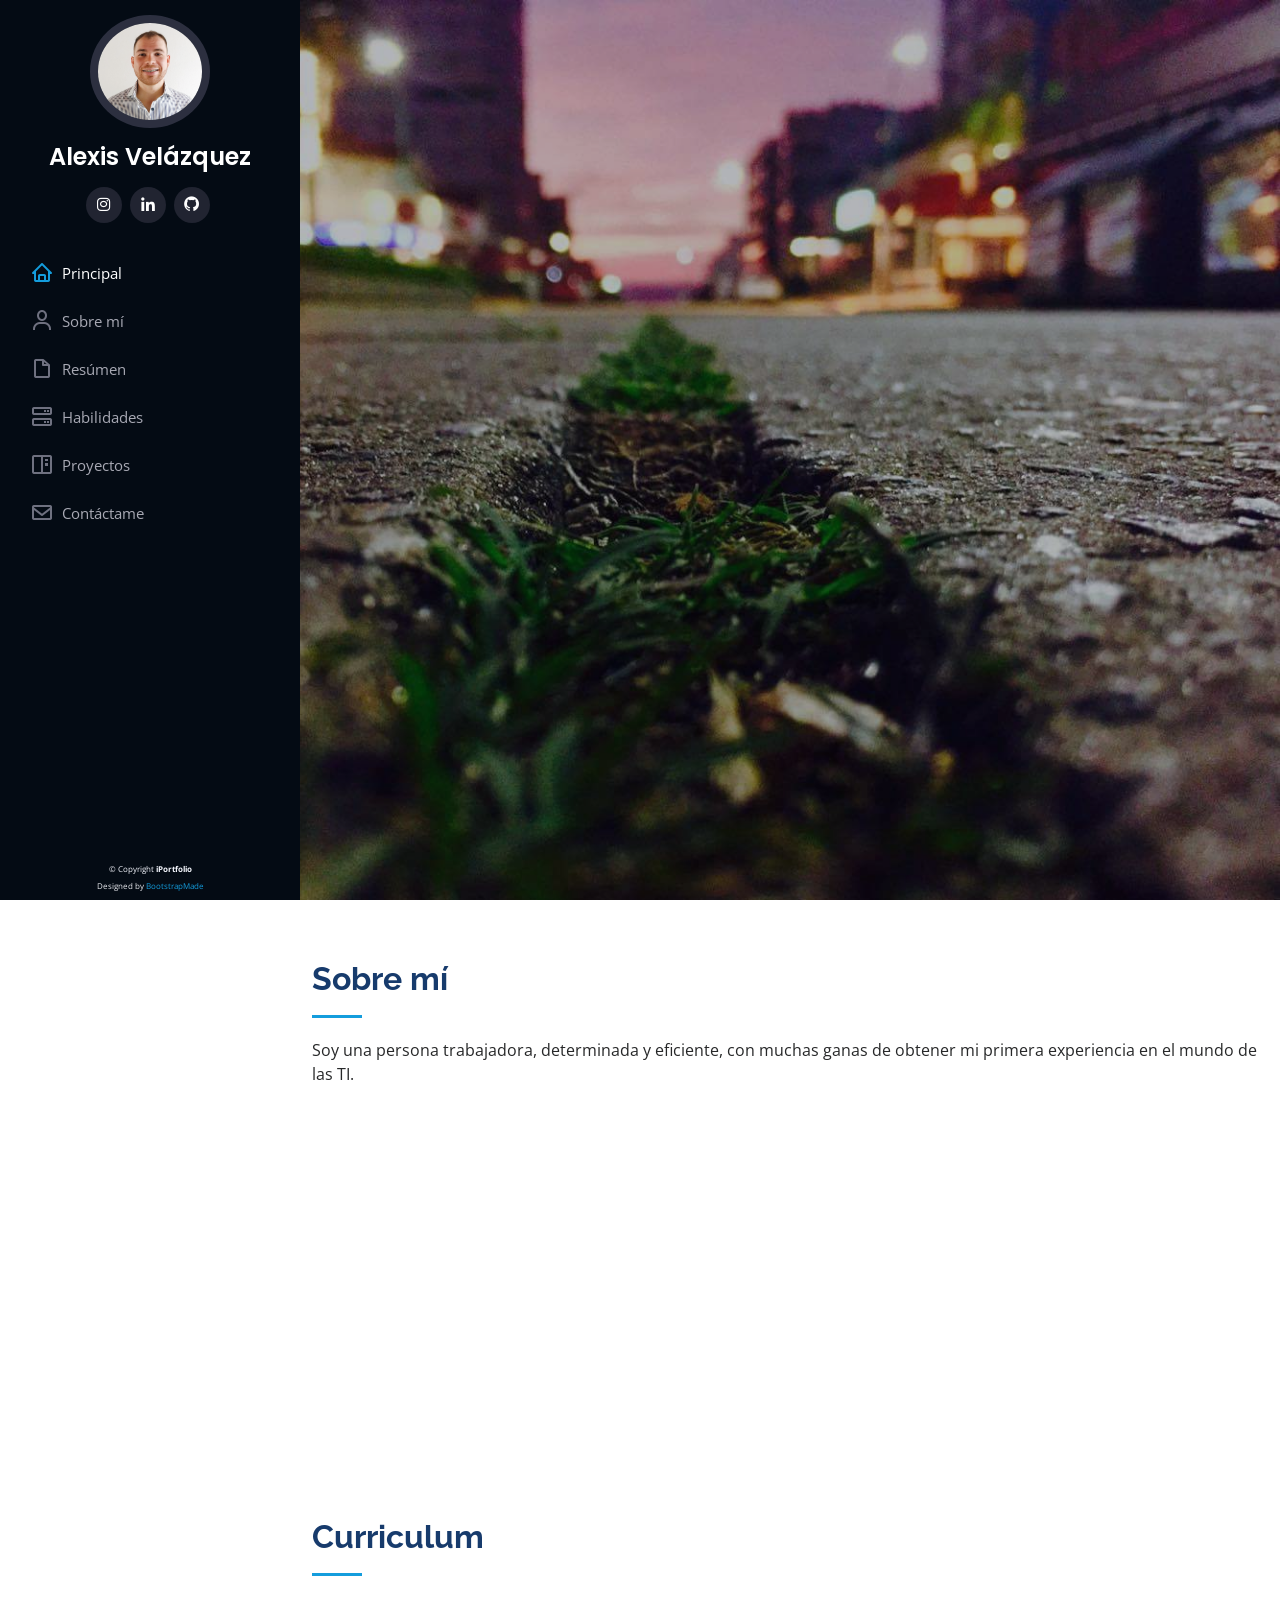
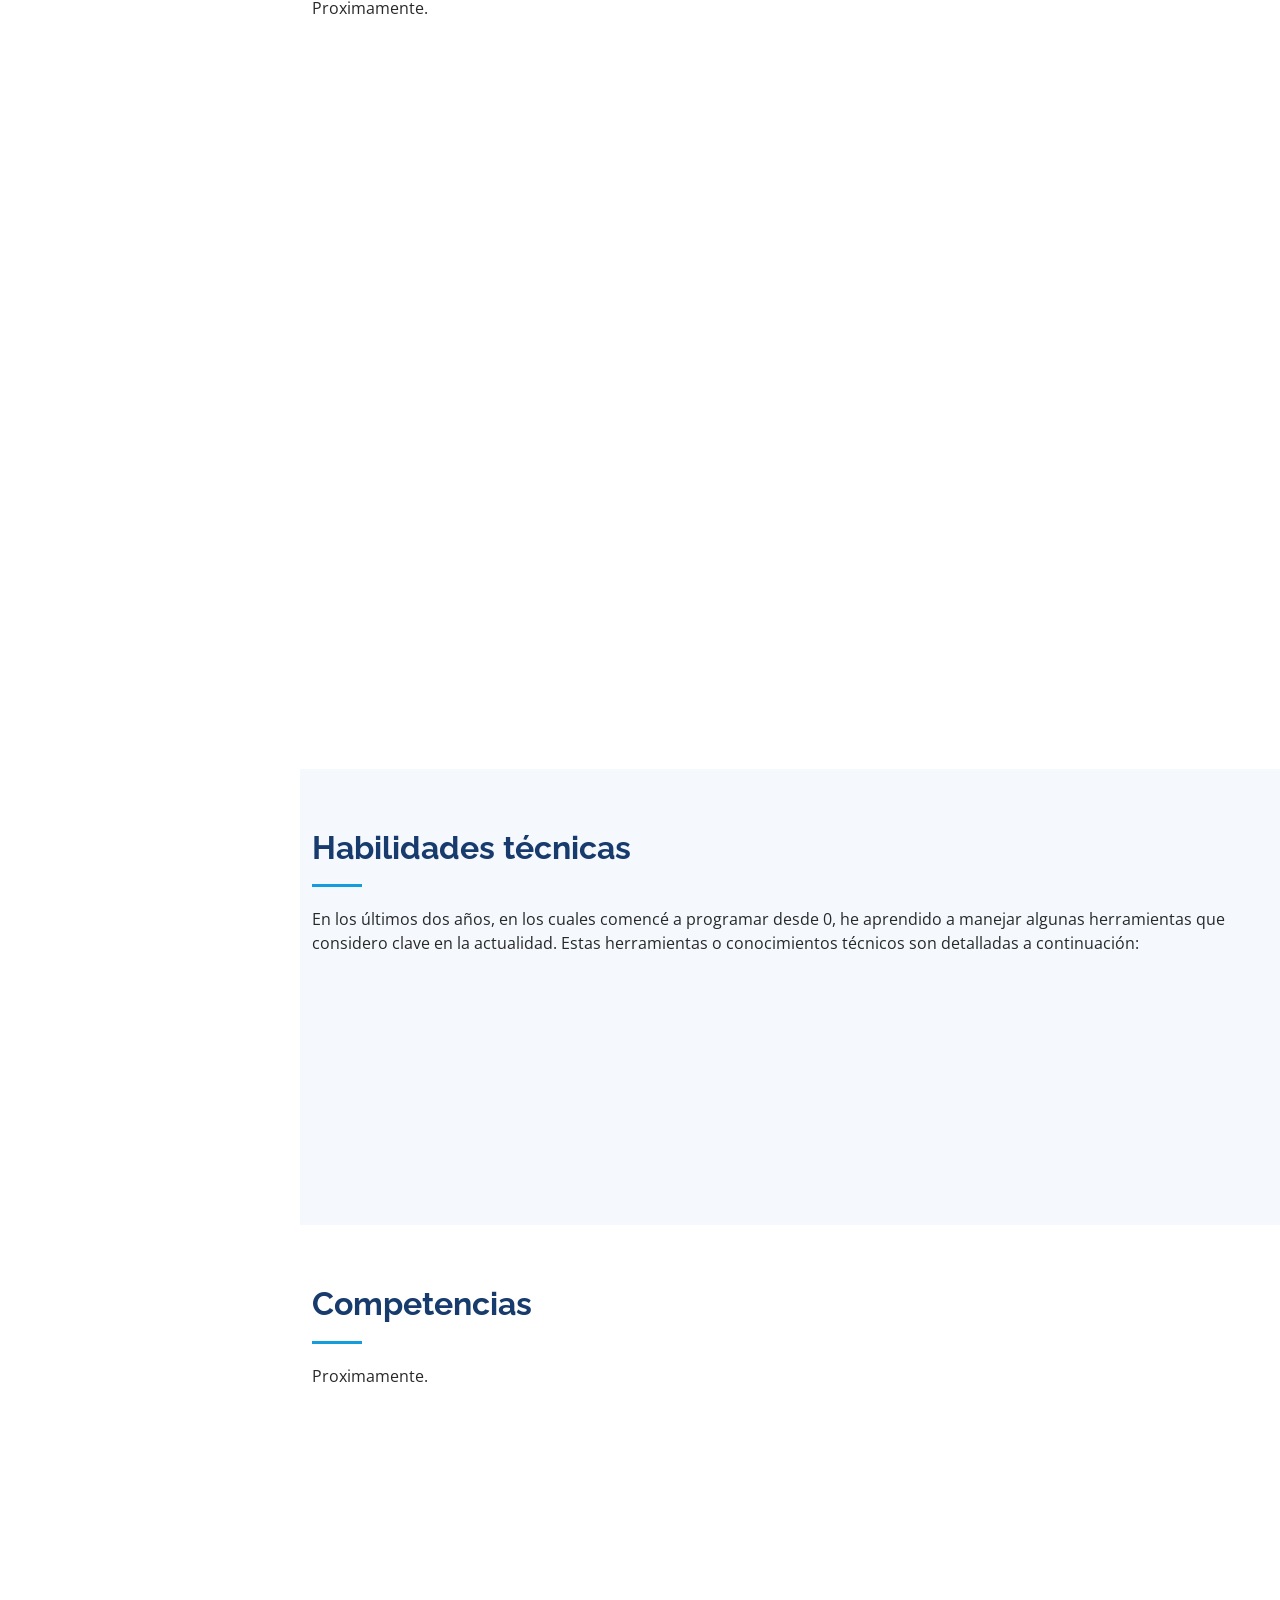
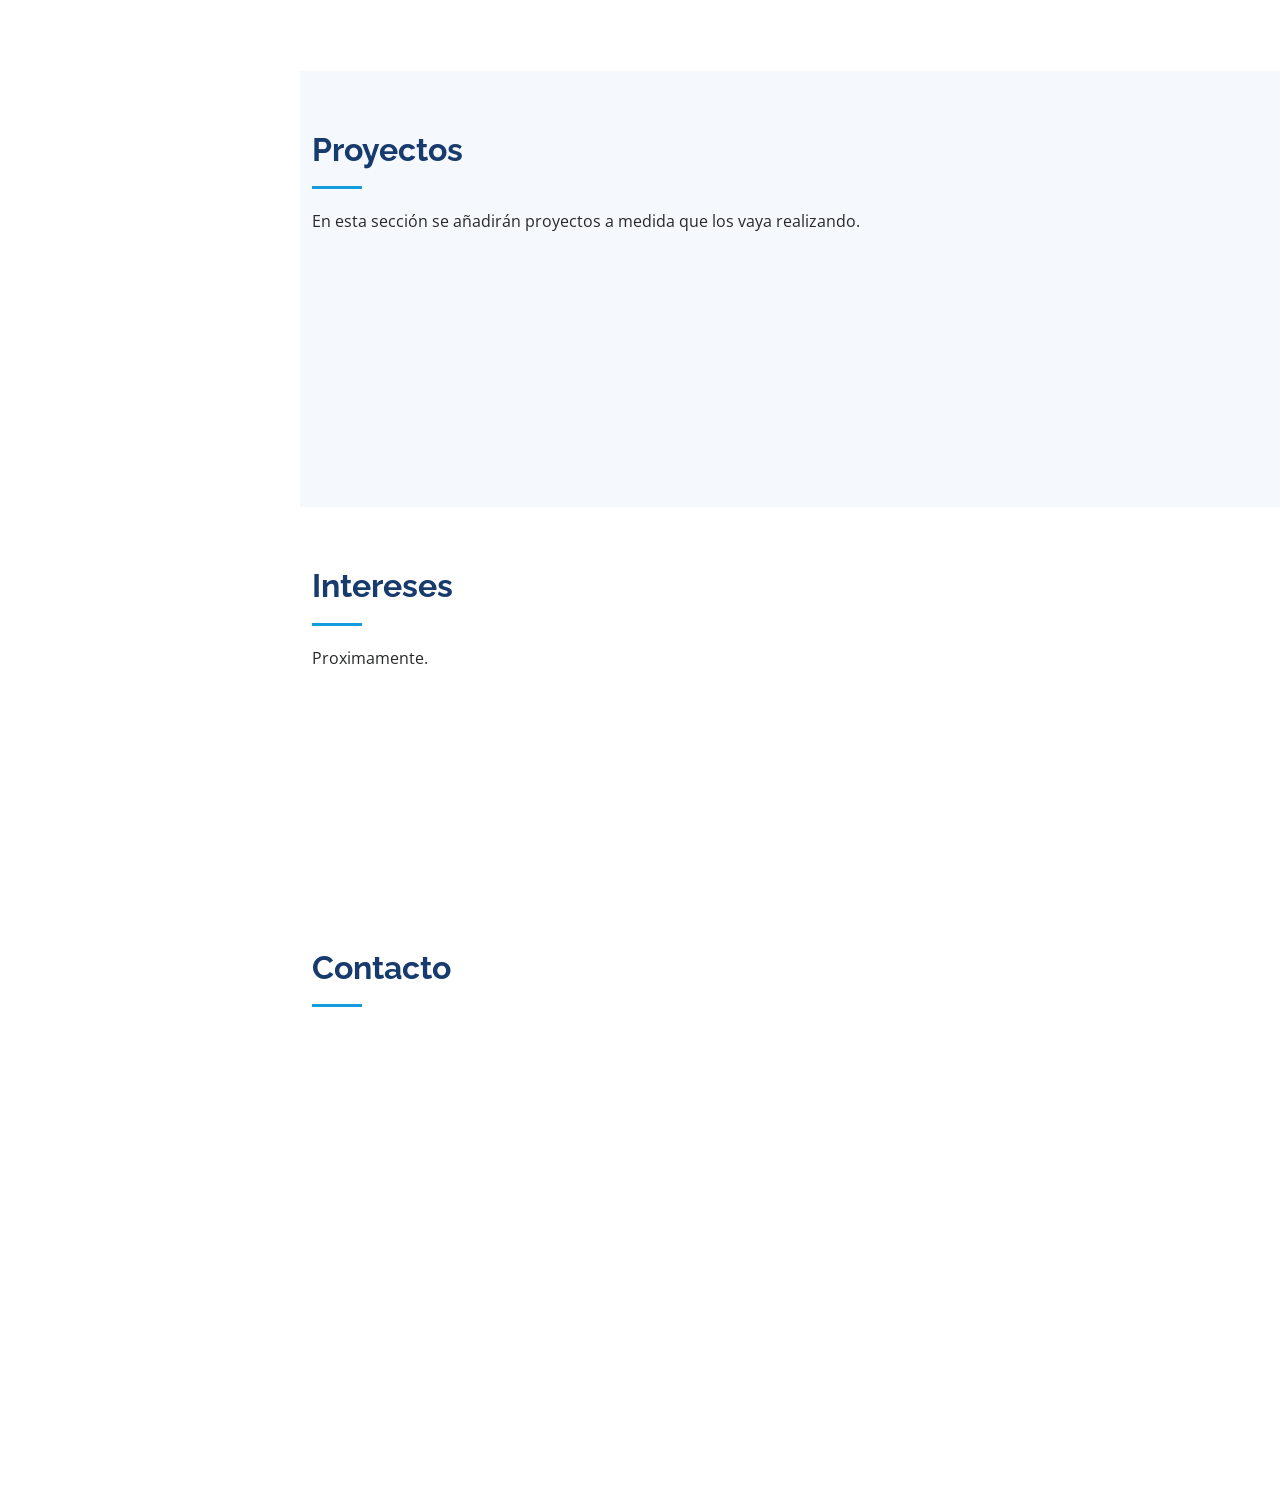
==== index.html @ 1599f1b8 "Merge branch 'main' of https://github.com/AVelazquez97/CV" ====
<!DOCTYPE html>
<html lang="es">

<head>
	<meta charset="utf-8">
	<meta content="width=device-width, initial-scale=1.0" name="viewport">

	<meta name="description" content="" />
	<meta name="author" content="Alexis Velázquez" />
	<title> Alexis Velázquez | Portfolio Personal & Resume</title>

	<meta prefix="og: http://ogp.me/ns#" property="og:type" content="website" />
	<meta prefix="og: http://ogp.me/ns#" property="og:title" content="Curriculum Vitae - Alexis Velázquez" />
	<meta prefix="og: http://ogp.me/ns#" property="og:url" content="https://AVelazquez97.github.io/cv/" />
	<meta content="" name="description">
	<meta content="resume, cv, Curriculum" name="keywords">

	<!-- Favicons -->
	<link href="assets/img/favicon.ico" rel="icon">
	<link href="assets/img/apple-touch-icon.png" rel="apple-touch-icon">

	<!-- Google Fonts -->
	<link
		href="https://fonts.googleapis.com/css?family=Open+Sans:300,300i,400,400i,600,600i,700,700i|
              Raleway:300,300i,400,400i,500,500i,600,600i,700,700i|Poppins:300,300i,400,400i,500,500i,600,600i,700,700i"
		rel="stylesheet">

	<!-- Vendor CSS Files -->
	<link href="assets/vendor/aos/aos.css" rel="stylesheet">
	<link href="assets/vendor/bootstrap/css/bootstrap.min.css" rel="stylesheet">
	<link href="assets/vendor/bootstrap-icons/bootstrap-icons.css" rel="stylesheet">
	<link href="assets/vendor/boxicons/css/boxicons.min.css" rel="stylesheet">
	<link href="assets/vendor/glightbox/css/glightbox.min.css" rel="stylesheet">
	<link href="assets/vendor/swiper/swiper-bundle.min.css" rel="stylesheet">

	<!-- Template Main CSS File -->
	<link href="assets/css/style.css" rel="stylesheet">
</head>

<body>

	<!-- ======= Mobile nav toggle button ======= -->
	<i class="bi bi-list mobile-nav-toggle d-xl-none"></i>

	<!-- ======= Header ======= -->
	<header id="header">
		<div class="d-flex flex-column">

			<div class="profile">
				<img src="assets/img/profile-photo.png" alt="" class="img-fluid rounded-circle">
				<h1 class="text-light"><a href="index.html">Alexis Velázquez</a></h1>
				<div class="social-links mt-3 text-center">
					<a href="https://www.instagram.com/alexisvp97/?hl=es" class="instagram"><i
							class="bx bxl-instagram"></i></a>
					<a href="https://www.linkedin.com/in/alexis-velazquez-perazzo/" class="linkedin"><i
							class="bx bxl-linkedin"></i></a>
					<a href="https://github.com/AVelazquez97" class="github"><i class="bx bxl-github"></i></a>
				</div>
			</div>

			<nav id="navbar" class="nav-menu navbar">
				<ul>
					<li><a href="#hero" class="nav-link scrollto active"><i class="bx bx-home"></i>
							<span>Principal</span></a></li>
					<li><a href="#about" class="nav-link scrollto"><i class="bx bx-user"></i>
							<span>Sobre mí</span></a></li>
					<li><a href="#resume" class="nav-link scrollto"><i class="bx bx-file-blank"></i>
							<span>Resúmen</span></a></li>
					<li><a href="#skills" class="nav-link scrollto"><i class="bx bx-server"></i>
							<span>Habilidades</span></a></li>
					<li><a href="#projects" class="nav-link scrollto"><i class="bx bx-book-content"></i>
							<span>Proyectos</span></a></li>
					<li><a href="#contact" class="nav-link scrollto"><i class="bx bx-envelope"></i>
							<span>Contáctame</span></a></li>
				</ul>
			</nav><!-- .nav-menu -->
		</div>
	</header><!-- End Header -->

	<!-- ======= Hero Section ======= -->
	<section id="hero" class="d-flex flex-column justify-content-center align-items-center">
		<div class="hero-container" data-aos="fade-in">
			<h1>Alexis Velázquez</h1>
			<p>I'm <span class="typed" data-typed-items="GeneXus Analyst, Junior developer, Self-taught"></span></p>
		</div>
	</section><!-- End Hero -->

	<main id="main">

		<!-- ======= About Section ======= -->
		<section id="about" class="about">
			<div class="container">

				<div class="section-title">
					<h2>Sobre mí</h2>
					<p>Soy una persona trabajadora, determinada y eficiente, con muchas ganas de obtener
						 mi primera experiencia en el mundo de las TI.
					</p>
				</div>

				<div class="row">
					<div class="col-lg-4" data-aos="fade-right">
						<img src="assets/img/profile-photo.png" class="img-fluid" alt="">
					</div>
					<div class="col-lg-8 pt-4 pt-lg-0 content" data-aos="fade-left">
						<h3>Desarrollador Junior | Analista GeneXus 16.</h3>
						<p class="fst-italic">
							Proximamente.
						</p>
						<div class="row">
							<div class="col-lg-6">
								<ul>
									<li><i class="bi bi-chevron-right"></i> <strong>Nacimiento:</strong> <span>16 de
											Setiembre de 1997</span></li>
									<li><i class="bi bi-chevron-right"></i> <strong>Teléfono:</strong> <span>+598
											95446394</span></li>
									<li><i class="bi bi-chevron-right"></i> <strong>Ciudad:</strong> <span>Maldonado,
											Uruguay</span></li>
								</ul>
							</div>
							<div class="col-lg-6">
								<ul>
									<li><i class="bi bi-chevron-right"></i> <strong>Edad:</strong> <span>24</span></li>
									<li><i class="bi bi-chevron-right"></i> <strong>Grado:</strong> <span>En
											curso</span>
									</li>
									<li><i class="bi bi-chevron-right"></i> <strong>Freelance:</strong>
										<span>Disponible</span></li>
								</ul>
							</div>
						</div>
						<p>
							Proximamente
						</p>
					</div>
				</div>

			</div>
		</section><!-- End About Section -->

		<!-- ======= Resume Section ======= -->
		<section id="resume" class="resume">
			<div class="container">

				<div class="section-title">
					<h2>Curriculum</h2>
					<p>Proximamente.</p>
				</div>

				<div class="row">
					<div class="col-lg-6" data-aos="fade-up">
						<h3 class="resume-title">Resúmen</h3>
						<div class="resume-item pb-0">
							<h4>Alexis Velázquez</h4>
							<p><em>Innovative and deadline-driven Graphic Designer with 3+ years of experience designing
									and developing user-centered digital/print marketing material from initial concept
									to final, polished deliverable.</em></p>
							<ul>
								<li>Maldonado, Uruguay, UY</li>
								<li>+598 95446394</li>
							</ul>
						</div>

						<h3 class="resume-title">Formación</h3>
						<div class="resume-item">
							<h4>Tecnólogo en Informática</h4>
							<h5>2021 - 2024</h5>
							<p><em>UTEC, Universidad Tecnológica, Uruguay</em></p>
							<p>Proximamente.</p>
						</div>
						<div class="resume-item">
							<h4>Bootcamp Jóvenes a Programar</h4>
							<h5>2020 - 2020</h5>
							<p><em>Plan Ceibal, Uruguay</em></p>
							<p>Proximamente.</p>
						</div>
					</div>
					<div class="col-lg-6" data-aos="fade-up" data-aos-delay="100">
						<h3 class="resume-title">Experiencia Profesional</h3>
						<div class="resume-item">
							<h4>Recepcionista en Centro Logístico</h4>
							<h5>2015 - Actualidad</h5>
							<p><em>Maldonado, Uruguay, UY </em></p>
							<ul>
								<li>En este cargo he aprendido a ser responsable en cuanto al control de calidad
									 y estado de mercadería entrante.</li>
								<li>He realizado tareas de gestión de stock. </li>
								<li>Proximamente.</li>
								<li>Proximamente.</li>
							</ul>
						</div>
					</div>
				</div>

			</div>
		</section><!-- End Resume Section -->

		<!-- ======= Skills Section ======= -->
		<section id="skills" class="skills section-bg">
			<div class="container">

				<div class="section-title">
					<h2>Habilidades técnicas</h2>
					<p>En los últimos dos años, en los cuales comencé a programar desde 0, he aprendido a manejar
						algunas herramientas que considero clave en la actualidad. Estas herramientas o conocimientos
						técnicos son detalladas a continuación:</p>
				</div>

				<div class="row skills-content">

					<div class="col-lg-6" data-aos="fade-up">

						<div class="progress">
							<span class="skill">Python <i class="val">60%</i></span>
							<div class="progress-bar-wrap">
								<div class="progress-bar" role="progressbar" aria-valuenow="60" aria-valuemin="0"
									aria-valuemax="100"></div>
							</div>
						</div>

						<div class="progress">
							<span class="skill">C / C++ <i class="val">50%</i></span>
							<div class="progress-bar-wrap">
								<div class="progress-bar" role="progressbar" aria-valuenow="50" aria-valuemin="0"
									aria-valuemax="100"></div>
							</div>
						</div>

						<div class="progress">
							<span class="skill">MySQL <i class="val">50%</i></span>
							<div class="progress-bar-wrap">
								<div class="progress-bar" role="progressbar" aria-valuenow="50" aria-valuemin="0"
									aria-valuemax="100"></div>
							</div>
						</div>

					</div>

					<div class="col-lg-6" data-aos="fade-up" data-aos-delay="100">

						<div class="progress">
							<span class="skill">Bash Scripting <i class="val">40%</i></span>
							<div class="progress-bar-wrap">
								<div class="progress-bar" role="progressbar" aria-valuenow="40" aria-valuemin="0"
									aria-valuemax="100"></div>
							</div>
						</div>

						<div class="progress">
							<span class="skill">HTML & CSS <i class="val">25%</i></span>
							<div class="progress-bar-wrap">
								<div class="progress-bar" role="progressbar" aria-valuenow="25" aria-valuemin="0"
									aria-valuemax="100"></div>
							</div>
						</div>

						<div class="progress">
							<span class="skill">Javascript <i class="val">15%</i></span>
							<div class="progress-bar-wrap">
								<div class="progress-bar" role="progressbar" aria-valuenow="15" aria-valuemin="0"
									aria-valuemax="100"></div>
							</div>
						</div>

					</div>

				</div>

			</div>
		</section><!-- End Skills Section -->

		<!-- ======= Softs kills Section ======= -->
		<section id="softskills" class="softskills">
			<div class="container">

				<div class="section-title">
					<h2>Competencias</h2>
					<p>Proximamente.</p>
				</div>

				<div class="row">
					<div class="col-lg-4 col-md-6 icon-box" data-aos="fade-up">
						<div class="icon"><i class="bi bi-briefcase"></i></div>
						<h4 class="title"><a href="">Lorem Ipsum</a></h4>
						<p class="description">Proximamentet</p>
					</div>
					<div class="col-lg-4 col-md-6 icon-box" data-aos="fade-up" data-aos-delay="100">
						<div class="icon"><i class="bi bi-card-checklist"></i></div>
						<h4 class="title"><a href="">Dolor Sitema</a></h4>
						<p class="description">Proximamente</p>
					</div>
					<div class="col-lg-4 col-md-6 icon-box" data-aos="fade-up" data-aos-delay="200">
						<div class="icon"><i class="bi bi-bar-chart"></i></div>
						<h4 class="title"><a href="">Sed ut perspiciatis</a></h4>
						<p class="description">Proximamente</p>
					</div>
					<div class="col-lg-4 col-md-6 icon-box" data-aos="fade-up" data-aos-delay="300">
						<div class="icon"><i class="bi bi-binoculars"></i></div>
						<h4 class="title"><a href="">Magni Dolores</a></h4>
						<p class="description">Proximamente</p>
					</div>
					<div class="col-lg-4 col-md-6 icon-box" data-aos="fade-up" data-aos-delay="400">
						<div class="icon"><i class="bi bi-brightness-high"></i></div>
						<h4 class="title"><a href="">Nemo Enim</a></h4>
						<p class="description">Proximamente</p>
					</div>
					<div class="col-lg-4 col-md-6 icon-box" data-aos="fade-up" data-aos-delay="500">
						<div class="icon"><i class="bi bi-calendar4-week"></i></div>
						<h4 class="title"><a href="">Eiusmod Tempor</a></h4>
						<p class="description">Proximamente</p>
					</div>
				</div>

			</div>
		</section><!-- End soft skills Section -->

		<!-- ======= Projects Section ======= -->
		<section id="projects" class="portfolio section-bg">
			<div class="container">

				<div class="section-title">
					<h2>Proyectos</h2>
					<p>En esta sección se añadirán proyectos a medida que los vaya realizando.</p>
				</div>

				<div class="row" data-aos="fade-up">
					<div class="col-lg-12 d-flex justify-content-center">
						<ul id="portfolio-flters">
							<li data-filter="*" class="filter-active">Todos</li>
							<li data-filter=".filter-app">App</li>
							<li data-filter=".filter-web">Web</li>
						</ul>
					</div>

					<h1 class="portfolio-coming-soon">Proximamente...</h1>
				</div>

			</div>
		</section><!-- End Projects Section -->

		<!-- ======= Interest Section ======= -->
		<section id="interests" class="facts">
			<div class="container">

				<div class="section-title">
					<h2>Intereses</h2>
					<p>Proximamente.</p>
				</div>

				<div class="row no-gutters">

					<div class="col-lg-3 col-md-6 d-md-flex align-items-md-stretch" data-aos="fade-up">
						<div class="count-box">
							<i class="bi bi-emoji-smile"></i>
							<span data-purecounter-start="0" data-purecounter-end="232" data-purecounter-duration="1"
								class="purecounter"></span>
							<p><strong>Happy Clients</strong> consequuntur quae</p>
						</div>
					</div>

					<div class="col-lg-3 col-md-6 d-md-flex align-items-md-stretch" data-aos="fade-up"
						data-aos-delay="100">
						<div class="count-box">
							<i class="bi bi-journal-richtext"></i>
							<span data-purecounter-start="0" data-purecounter-end="521" data-purecounter-duration="1"
								class="purecounter"></span>
							<p><strong>Projects</strong> adipisci atque cum quia aut</p>
						</div>
					</div>

					<div class="col-lg-3 col-md-6 d-md-flex align-items-md-stretch" data-aos="fade-up"
						data-aos-delay="200">
						<div class="count-box">
							<i class="bi bi-headset"></i>
							<span data-purecounter-start="0" data-purecounter-end="1453" data-purecounter-duration="1"
								class="purecounter"></span>
							<p><strong>Hours Of Support</strong> aut commodi quaerat</p>
						</div>
					</div>

					<div class="col-lg-3 col-md-6 d-md-flex align-items-md-stretch" data-aos="fade-up"
						data-aos-delay="300">
						<div class="count-box">
							<i class="bi bi-people"></i>
							<span data-purecounter-start="0" data-purecounter-end="32" data-purecounter-duration="1"
								class="purecounter"></span>
							<p><strong>Hard Workers</strong> rerum asperiores dolor</p>
						</div>
					</div>

				</div>

			</div>
		</section><!-- End Facts Section -->

		<!-- ======= Contact Section ======= -->
		<section id="contact" class="contact">
			<div class="container">

				<div class="section-title">
					<h2>Contacto</h2>
				</div>

				<div class="row justify-content-md-center" data-aos="fade-in">

					<div class="col-lg-5 d-flex align-items-stretch">
						<div class="info">
							<div class="address">
								<i class="bi bi-geo-alt"></i>
								<h4>Residencia:</h4>
								<p>Maldonado, Uruguay</p>
							</div>

							<div class="email">
								<i class="bi bi-envelope"></i>
								<h4>Email:</h4>
								<p>alexisvelazquez2012@gmail.com</p>
							</div>

							<div class="phone">
								<i class="bi bi-phone"></i>
								<h4>Número de contacto:</h4>
								<p>+598 95446394</p>
							</div>

						</div>

					</div>

				</div>

			</div>
		</section><!-- End Contact Section -->

	</main><!-- End #main -->

	<!-- ======= Footer ======= -->
	<footer id="footer">
		<div class="container">
			<div class="copyright">
				&copy; Copyright <strong><span>iPortfolio</span></strong>
			</div>
			<div class="credits">
				<!-- All the links in the footer should remain intact. -->
				<!-- You can delete the links only if you purchased the pro version. -->
				<!-- Licensing information: https://bootstrapmade.com/license/ -->
				<!-- Purchase the pro version with working PHP/AJAX contact form: https://bootstrapmade.com/iportfolio-bootstrap-portfolio-websites-template/ -->
				Designed by <a href="https://bootstrapmade.com/">BootstrapMade</a>
			</div>
		</div>
	</footer><!-- End  Footer -->

	<a href="#" class="back-to-top d-flex align-items-center justify-content-center"><i
			class="bi bi-arrow-up-short"></i></a>

	<!-- Vendor JS Files -->
	<script src="assets/vendor/purecounter/purecounter.js"></script>
	<script src="assets/vendor/aos/aos.js"></script>
	<script src="assets/vendor/bootstrap/js/bootstrap.bundle.min.js"></script>
	<script src="assets/vendor/glightbox/js/glightbox.min.js"></script>
	<script src="assets/vendor/isotope-layout/isotope.pkgd.min.js"></script>
	<script src="assets/vendor/swiper/swiper-bundle.min.js"></script>
	<script src="assets/vendor/typed.js/typed.min.js"></script>
	<script src="assets/vendor/waypoints/noframework.waypoints.js"></script>

	<!-- Template Main JS File -->
	<script src="assets/js/main.js"></script>

</body>

<!-- =======================================================
  * Template Name: iPortfolio - v3.7.0
  * Template URL: https://bootstrapmade.com/iportfolio-bootstrap-portfolio-websites-template/
  * Author: BootstrapMade.com
  * License: https://bootstrapmade.com/license/
  ======================================================== -->
</html>
---- assets/css/style.css ----
/**
* Template Name: iPortfolio - v3.7.0
* Template URL: https://bootstrapmade.com/iportfolio-bootstrap-portfolio-websites-template/
* Author: BootstrapMade.com
* License: https://bootstrapmade.com/license/
*/

/*--------------------------------------------------------------
# General
--------------------------------------------------------------*/
body {
  font-family: "Open Sans", sans-serif;
  color: #272829;
}

a {
  color: #149ddd;
  text-decoration: none;
}

a:hover {
  color: #37b3ed;
  text-decoration: none;
}

h1, h2, h3, h4, h5, h6 {
  font-family: "Raleway", sans-serif;
}

/*--------------------------------------------------------------
# Back to top button
--------------------------------------------------------------*/
.back-to-top {
  position: fixed;
  visibility: hidden;
  opacity: 0;
  right: 15px;
  bottom: 15px;
  z-index: 996;
  background: #149ddd;
  width: 40px;
  height: 40px;
  border-radius: 50px;
  transition: all 0.4s;
}
.back-to-top i {
  font-size: 28px;
  color: #fff;
  line-height: 0;
}
.back-to-top:hover {
  background: #2eafec;
  color: #fff;
}
.back-to-top.active {
  visibility: visible;
  opacity: 1;
}

/*--------------------------------------------------------------
# Header
--------------------------------------------------------------*/
#header {
  position: fixed;
  top: 0;
  left: 0;
  bottom: 0;
  width: 300px;
  transition: all ease-in-out 0.5s;
  z-index: 9997;
  transition: all 0.5s;
  padding: 0 15px;
  background: #040b14;
  overflow-y: auto;
}
#header .profile img {
  margin: 15px auto;
  display: block;
  width: 120px;
  border: 8px solid #2c2f3f;
}
#header .profile h1 {
  font-size: 24px;
  margin: 0;
  padding: 0;
  font-weight: 600;
  -moz-text-align-last: center;
  text-align-last: center;
  font-family: "Poppins", sans-serif;
}
#header .profile h1 a, #header .profile h1 a:hover {
  color: #fff;
  text-decoration: none;
}
#header .profile .social-links a {
  font-size: 18px;
  display: inline-block;
  background: #212431;
  color: #fff;
  line-height: 1;
  padding: 8px 0;
  margin-right: 4px;
  border-radius: 50%;
  text-align: center;
  width: 36px;
  height: 36px;
  transition: 0.3s;
}
#header .profile .social-links a:hover {
  background: #149ddd;
  color: #fff;
  text-decoration: none;
}

#main {
  margin-left: 300px;
}

@media (max-width: 1199px) {
  #header {
    left: -300px;
  }

  #main {
    margin-left: 0;
  }
}
/*--------------------------------------------------------------
# Navigation Menu
--------------------------------------------------------------*/
/* Desktop Navigation */
.nav-menu {
  padding: 30px 0 0 0;
}
.nav-menu * {
  margin: 0;
  padding: 0;
  list-style: none;
}
.nav-menu > ul > li {
  position: relative;
  white-space: nowrap;
}
.nav-menu a, .nav-menu a:focus {
  display: flex;
  align-items: center;
  color: #a8a9b4;
  padding: 8px 15px;
  margin-bottom: 8px;
  transition: 0.3s;
  font-size: 15px;
}
.nav-menu a i, .nav-menu a:focus i {
  font-size: 24px;
  padding-right: 8px;
  color: #6f7180;
}
.nav-menu a:hover, .nav-menu .active, .nav-menu .active:focus, .nav-menu li:hover > a {
  text-decoration: none;
  color: #fff;
}
.nav-menu a:hover i, .nav-menu .active i, .nav-menu .active:focus i, .nav-menu li:hover > a i {
  color: #149ddd;
}

/* Mobile Navigation */
.mobile-nav-toggle {
  position: fixed;
  right: 15px;
  top: 15px;
  z-index: 9998;
  border: 0;
  font-size: 24px;
  transition: all 0.4s;
  outline: none !important;
  background-color: #149ddd;
  color: #fff;
  width: 40px;
  height: 40px;
  display: inline-flex;
  align-items: center;
  justify-content: center;
  line-height: 0;
  border-radius: 50px;
  cursor: pointer;
}

.mobile-nav-active {
  overflow: hidden;
}
.mobile-nav-active #header {
  left: 0;
}

/*--------------------------------------------------------------
# Hero Section
--------------------------------------------------------------*/
#hero {
  width: 100%;
  height: 100vh;
  background: url("../img/hero-bg2.jpg") top center;
  background-size: cover;
}
#hero:before {
  content: "";
  background: rgba(5, 13, 24, 0.3);
  position: absolute;
  bottom: 0;
  top: 0;
  left: 0;
  right: 0;
  z-index: 1;
}
#hero .hero-container {
  position: relative;
  z-index: 2;
  min-width: 300px;
}
#hero h1 {
  margin: 0 0 10px 0;
  font-size: 64px;
  font-weight: 700;
  line-height: 56px;
  color: #fff;
}
#hero p {
  color: #fff;
  margin-bottom: 50px;
  font-size: 26px;
  font-family: "Poppins", sans-serif;
}
#hero p span {
  color: #fff;
  padding-bottom: 4px;
  letter-spacing: 1px;
  border-bottom: 3px solid #149ddd;
}
@media (min-width: 1024px) {
  #hero {
    background-attachment: fixed;
  }
}
@media (max-width: 768px) {
  #hero h1 {
    font-size: 28px;
    line-height: 36px;
  }
  #hero h2 {
    font-size: 18px;
    line-height: 24px;
    margin-bottom: 30px;
  }
}

/*--------------------------------------------------------------
# Sections General
--------------------------------------------------------------*/
section {
  padding: 60px 0;
  overflow: hidden;
}

.section-bg {
  background: #f5f8fd;
}

.section-title {
  padding-bottom: 30px;
}
.section-title h2 {
  font-size: 32px;
  font-weight: bold;
  margin-bottom: 20px;
  padding-bottom: 20px;
  position: relative;
  color: #173b6c;
}
.section-title h2::after {
  content: "";
  position: absolute;
  display: block;
  width: 50px;
  height: 3px;
  background: #149ddd;
  bottom: 0;
  left: 0;
}
.section-title p {
  margin-bottom: 0;
}

/*--------------------------------------------------------------
# About
--------------------------------------------------------------*/
.about .content h3 {
  font-weight: 700;
  font-size: 26px;
  color: #173b6c;
}
.about .content ul {
  list-style: none;
  padding: 0;
}
.about .content ul li {
  margin-bottom: 20px;
  display: flex;
  align-items: center;
}
.about .content ul strong {
  margin-right: 10px;
}
.about .content ul i {
  font-size: 16px;
  margin-right: 5px;
  color: #149ddd;
  line-height: 0;
}
.about .content p:last-child {
  margin-bottom: 0;
}

/*--------------------------------------------------------------
# Facts
--------------------------------------------------------------*/
.facts {
  padding-bottom: 30px;
}
.facts .count-box {
  padding: 30px;
  width: 100%;
}
.facts .count-box i {
  display: block;
  font-size: 44px;
  color: #149ddd;
  float: left;
  line-height: 0;
}
.facts .count-box span {
  font-size: 48px;
  line-height: 40px;
  display: block;
  font-weight: 700;
  color: #050d18;
  margin-left: 60px;
}
.facts .count-box p {
  padding: 15px 0 0 0;
  margin: 0 0 0 60px;
  font-family: "Raleway", sans-serif;
  font-size: 14px;
  color: #122f57;
}
.facts .count-box a {
  font-weight: 600;
  display: block;
  margin-top: 20px;
  color: #122f57;
  font-size: 15px;
  font-family: "Poppins", sans-serif;
  transition: ease-in-out 0.3s;
}
.facts .count-box a:hover {
  color: #1f5297;
}

/*--------------------------------------------------------------
# Akills
--------------------------------------------------------------*/
.skills .progress {
  height: 60px;
  display: block;
  background: none;
  border-radius: 0;
}
.skills .progress .skill {
  padding: 0;
  margin: 0 0 6px 0;
  text-transform: uppercase;
  display: block;
  font-weight: 600;
  font-family: "Poppins", sans-serif;
  color: #050d18;
}
.skills .progress .skill .val {
  float: right;
  font-style: normal;
}
.skills .progress-bar-wrap {
  background: #dce8f8;
  height: 10px;
}
.skills .progress-bar {
  width: 1px;
  height: 10px;
  transition: 0.9s;
  background-color: #149ddd;
}

/*--------------------------------------------------------------
# Resume
--------------------------------------------------------------*/
.resume .resume-title {
  font-size: 26px;
  font-weight: 700;
  margin-top: 20px;
  margin-bottom: 20px;
  color: #050d18;
}
.resume .resume-item {
  padding: 0 0 20px 20px;
  margin-top: -2px;
  border-left: 2px solid #1f5297;
  position: relative;
}
.resume .resume-item h4 {
  line-height: 18px;
  font-size: 18px;
  font-weight: 600;
  text-transform: uppercase;
  font-family: "Poppins", sans-serif;
  color: #050d18;
  margin-bottom: 10px;
}
.resume .resume-item h5 {
  font-size: 16px;
  background: #e4edf9;
  padding: 5px 15px;
  display: inline-block;
  font-weight: 600;
  margin-bottom: 10px;
}
.resume .resume-item ul {
  padding-left: 20px;
}
.resume .resume-item ul li {
  padding-bottom: 10px;
}
.resume .resume-item:last-child {
  padding-bottom: 0;
}
.resume .resume-item::before {
  content: "";
  position: absolute;
  width: 16px;
  height: 16px;
  border-radius: 50px;
  left: -9px;
  top: 0;
  background: #fff;
  border: 2px solid #1f5297;
}

/*--------------------------------------------------------------
# Portfolio
--------------------------------------------------------------*/
.portfolio .portfolio-item {
  margin-bottom: 30px;
}
.portfolio #portfolio-flters {
  padding: 0;
  margin: 0 auto 35px auto;
  list-style: none;
  text-align: center;
  background: #fff;
  border-radius: 50px;
  padding: 2px 15px;
}
.portfolio #portfolio-flters li {
  cursor: pointer;
  display: inline-block;
  padding: 10px 15px 8px 15px;
  font-size: 14px;
  font-weight: 600;
  line-height: 1;
  text-transform: uppercase;
  color: #272829;
  margin-bottom: 5px;
  transition: all 0.3s ease-in-out;
}
.portfolio #portfolio-flters li:hover, .portfolio #portfolio-flters li.filter-active {
  color: #149ddd;
}
.portfolio #portfolio-flters li:last-child {
  margin-right: 0;
}
.portfolio .portfolio-wrap {
  transition: 0.3s;
  position: relative;
  overflow: hidden;
  z-index: 1;
}
.portfolio .portfolio-wrap::before {
  content: "";
  background: rgba(255, 255, 255, 0.5);
  position: absolute;
  left: 0;
  right: 0;
  top: 0;
  bottom: 0;
  transition: all ease-in-out 0.3s;
  z-index: 2;
  opacity: 0;
}
.portfolio .portfolio-wrap .portfolio-links {
  opacity: 1;
  left: 0;
  right: 0;
  bottom: -60px;
  z-index: 3;
  position: absolute;
  transition: all ease-in-out 0.3s;
  display: flex;
  justify-content: center;
}
.portfolio .portfolio-wrap .portfolio-links a {
  color: #fff;
  font-size: 28px;
  text-align: center;
  background: rgba(20, 157, 221, 0.75);
  transition: 0.3s;
  width: 50%;
}
.portfolio .portfolio-wrap .portfolio-links a:hover {
  background: rgba(20, 157, 221, 0.95);
}
.portfolio .portfolio-wrap .portfolio-links a + a {
  border-left: 1px solid #37b3ed;
}
.portfolio .portfolio-wrap:hover::before {
  top: 0;
  left: 0;
  right: 0;
  bottom: 0;
  opacity: 1;
}
.portfolio .portfolio-wrap:hover .portfolio-links {
  opacity: 1;
  bottom: 0;
}

/*--------------------------------------------------------------
# Portfolio Details
--------------------------------------------------------------*/
.portfolio-coming-soon{
  font-size: 32px;
  font-weight: bold;
  line-height: 100px;
  text-align: center;
  vertical-align: middle;
  color: #173b6c;
}

.portfolio-details {
  padding-top: 40px;
}
.portfolio-details .portfolio-details-slider img {
  width: 100%;
}
.portfolio-details .portfolio-details-slider .swiper-pagination {
  margin-top: 20px;
  position: relative;
}
.portfolio-details .portfolio-details-slider .swiper-pagination .swiper-pagination-bullet {
  width: 12px;
  height: 12px;
  background-color: #fff;
  opacity: 1;
  border: 1px solid #149ddd;
}
.portfolio-details .portfolio-details-slider .swiper-pagination .swiper-pagination-bullet-active {
  background-color: #149ddd;
}
.portfolio-details .portfolio-info {
  padding: 30px;
  box-shadow: 0px 0 30px rgba(5, 13, 24, 0.08);
}
.portfolio-details .portfolio-info h3 {
  font-size: 22px;
  font-weight: 700;
  margin-bottom: 20px;
  padding-bottom: 20px;
  border-bottom: 1px solid #eee;
}
.portfolio-details .portfolio-info ul {
  list-style: none;
  padding: 0;
  font-size: 15px;
}
.portfolio-details .portfolio-info ul li + li {
  margin-top: 10px;
}
.portfolio-details .portfolio-description {
  padding-top: 30px;
}
.portfolio-details .portfolio-description h2 {
  font-size: 26px;
  font-weight: 700;
  margin-bottom: 20px;
}
.portfolio-details .portfolio-description p {
  padding: 0;
}

/*--------------------------------------------------------------
# Soft skills
--------------------------------------------------------------*/
.softskills .icon-box {
  margin-bottom: 20px;
}
.softskills .icon {
  float: left;
  display: flex;
  align-items: center;
  justify-content: center;
  width: 54px;
  height: 54px;
  background: #149ddd;
  border-radius: 50%;
  transition: 0.5s;
  border: 1px solid #149ddd;
}
.softskills .icon i {
  color: #fff;
  font-size: 24px;
  line-height: 0;
}
.softskills .icon-box:hover .icon {
  background: #fff;
}
.softskills .icon-box:hover .icon i {
  color: #149ddd;
}
.softskills .title {
  margin-left: 80px;
  font-weight: 700;
  margin-bottom: 15px;
  font-size: 18px;
}
.softskills .title a {
  color: #343a40;
}
.softskills .title a:hover {
  color: #149ddd;
}
.softskills .description {
  margin-left: 80px;
  line-height: 24px;
  font-size: 14px;
}

/*--------------------------------------------------------------
# Contact
--------------------------------------------------------------*/
.contact {
  padding-bottom: 130px;
}
.contact .info {
  padding: 30px;
  background: #fff;
  width: 100%;
  box-shadow: 0 0 24px 0 rgba(0, 0, 0, 0.12);
}
.contact .info i {
  font-size: 20px;
  color: #149ddd;
  float: left;
  width: 44px;
  height: 44px;
  background: #dff3fc;
  display: flex;
  justify-content: center;
  align-items: center;
  border-radius: 50px;
  transition: all 0.3s ease-in-out;
}
.contact .info h4 {
  padding: 0 0 0 60px;
  font-size: 22px;
  font-weight: 600;
  margin-bottom: 5px;
  color: #050d18;
}
.contact .info p {
  padding: 0 0 10px 60px;
  margin-bottom: 20px;
  font-size: 14px;
  color: #173b6c;
}
.contact .info .email p {
  padding-top: 5px;
}
.contact .info .social-links {
  padding-left: 60px;
}
.contact .info .social-links a {
  font-size: 18px;
  display: inline-block;
  background: #333;
  color: #fff;
  line-height: 1;
  padding: 8px 0;
  border-radius: 50%;
  text-align: center;
  width: 36px;
  height: 36px;
  transition: 0.3s;
  margin-right: 10px;
}
.contact .info .social-links a:hover {
  background: #149ddd;
  color: #fff;
}
.contact .info .email:hover i, .contact .info .address:hover i, .contact .info .phone:hover i {
  background: #149ddd;
  color: #fff;
}

/*--------------------------------------------------------------
# Breadcrumbs
--------------------------------------------------------------*/
.breadcrumbs {
  padding: 20px 0;
  background: #f9f9f9;
}
.breadcrumbs h2 {
  font-size: 26px;
  font-weight: 300;
}
.breadcrumbs ol {
  display: flex;
  flex-wrap: wrap;
  list-style: none;
  padding: 0;
  margin: 0;
  font-size: 15px;
}
.breadcrumbs ol li + li {
  padding-left: 10px;
}
.breadcrumbs ol li + li::before {
  display: inline-block;
  padding-right: 10px;
  color: #0e2442;
  content: "/";
}
@media (max-width: 768px) {
  .breadcrumbs .d-flex {
    display: block !important;
  }
  .breadcrumbs ol {
    display: block;
  }
  .breadcrumbs ol li {
    display: inline-block;
  }
}

/*--------------------------------------------------------------
# Footer
--------------------------------------------------------------*/
#footer {
  padding: 8px;
  color: #f4f6fd;
  font-size: 8px;
  position: fixed;
  left: 0;
  bottom: 0;
  width: 300px;
  z-index: 9999;
  background: #040b14;
}
#footer .copyright {
  text-align: center;
}
#footer .credits {
  padding-top: 5px;
  text-align: center;
  font-size: 8px;
  color: #eaebf0;
}
@media (max-width: 1199px) {
  #footer {
    position: static;
    width: auto;
    padding-right: 20px 15px;
  }
}
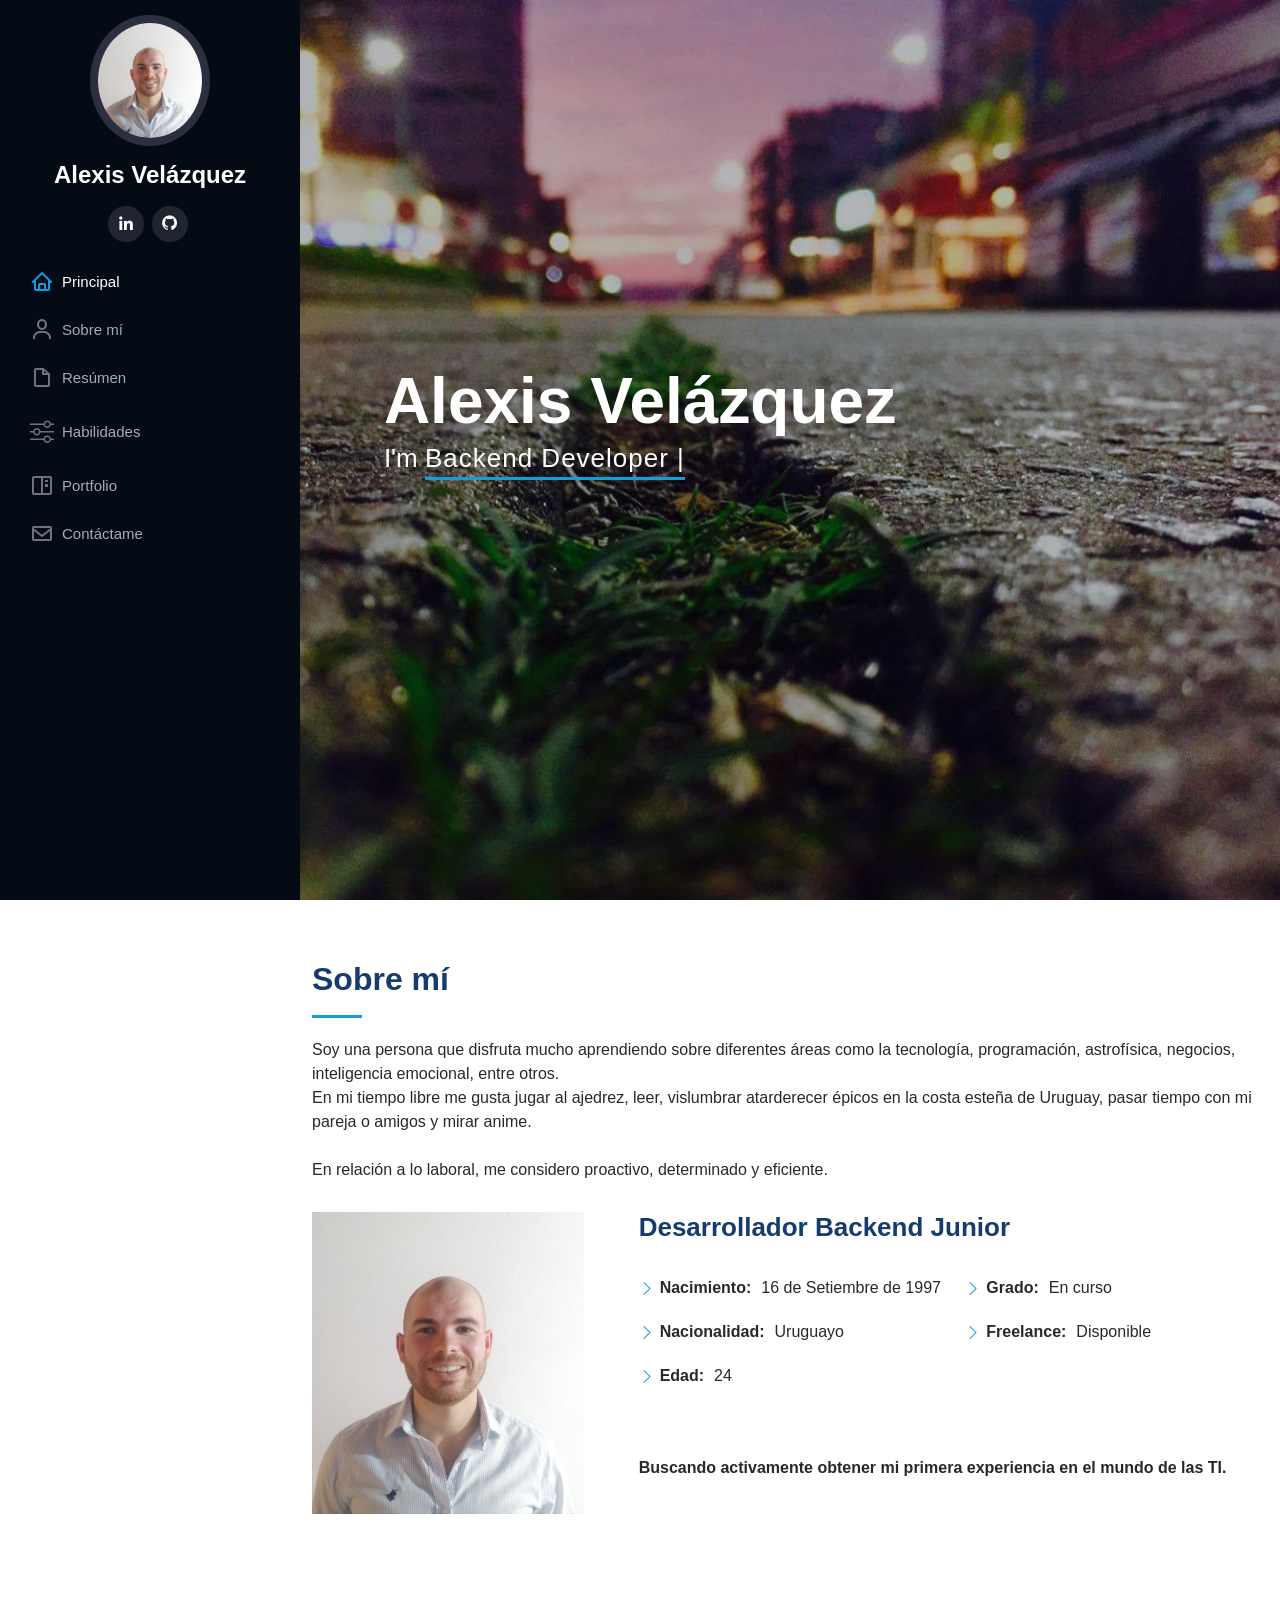
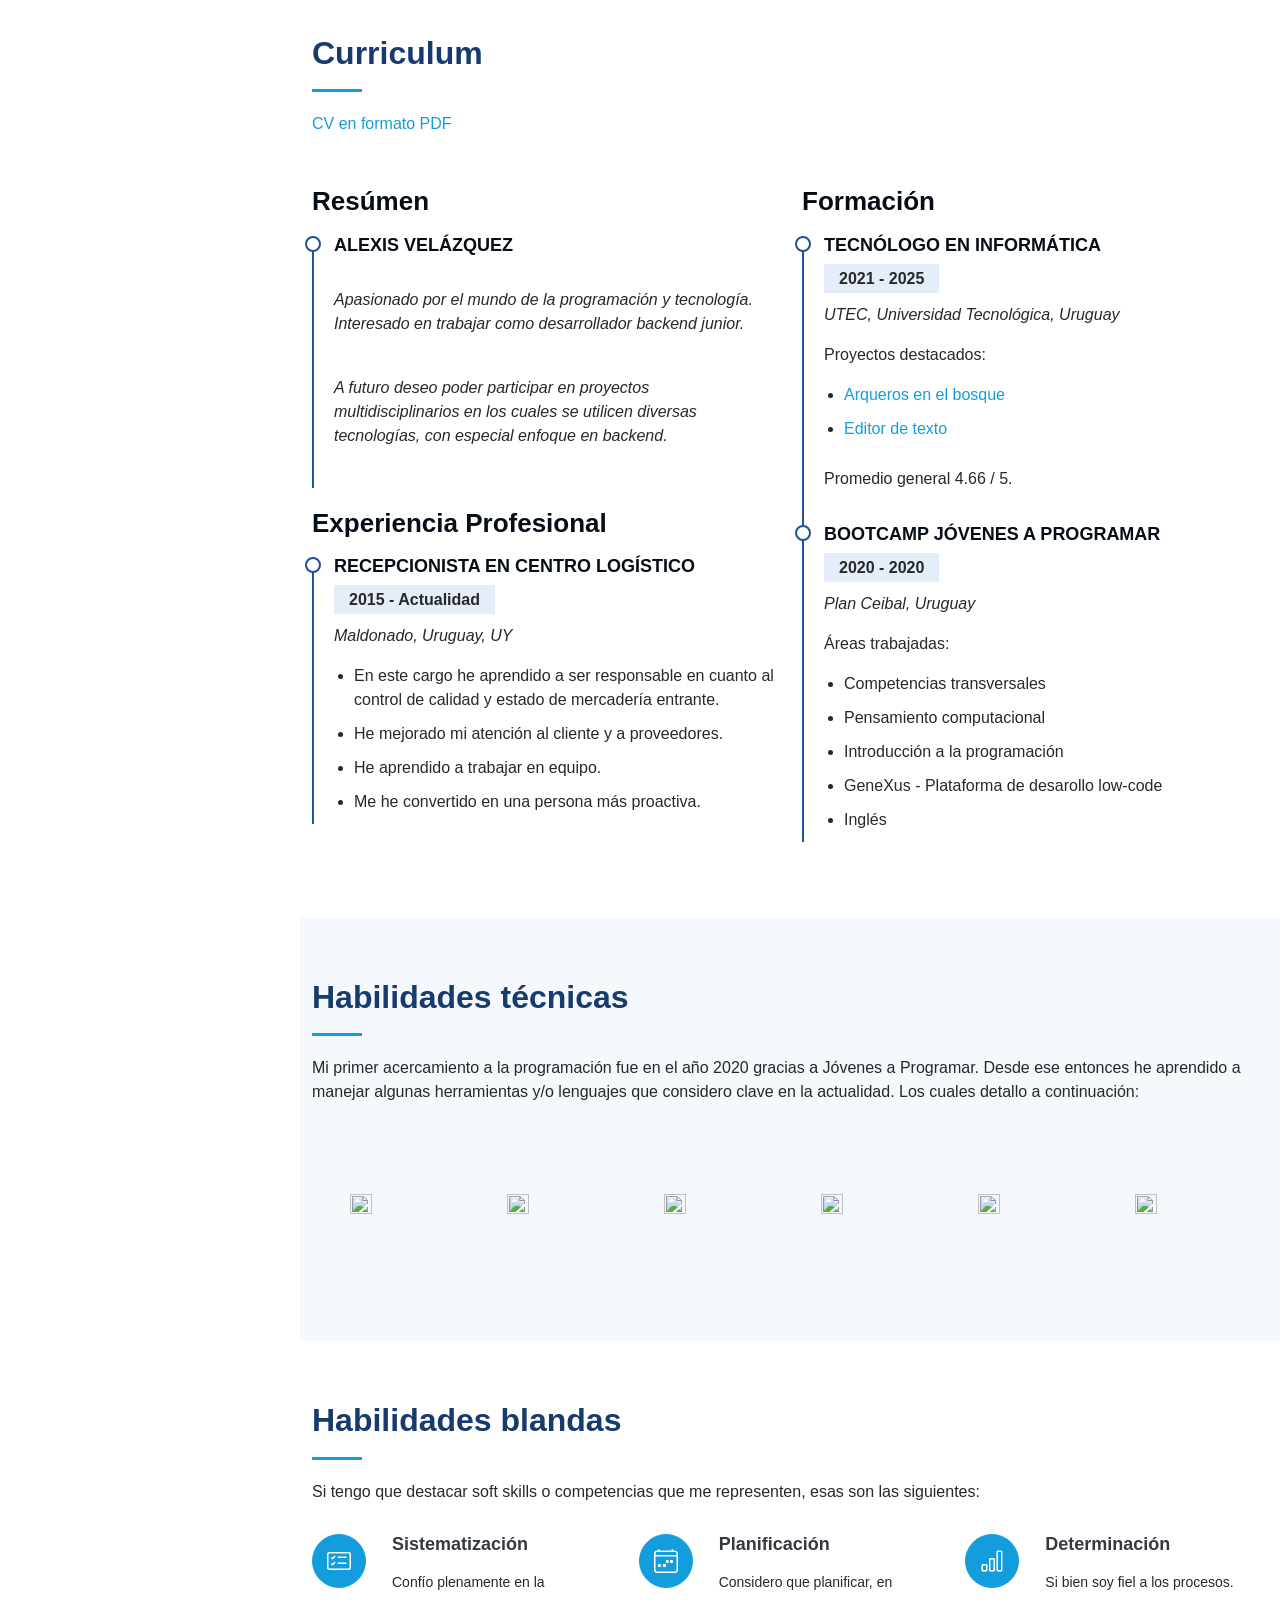
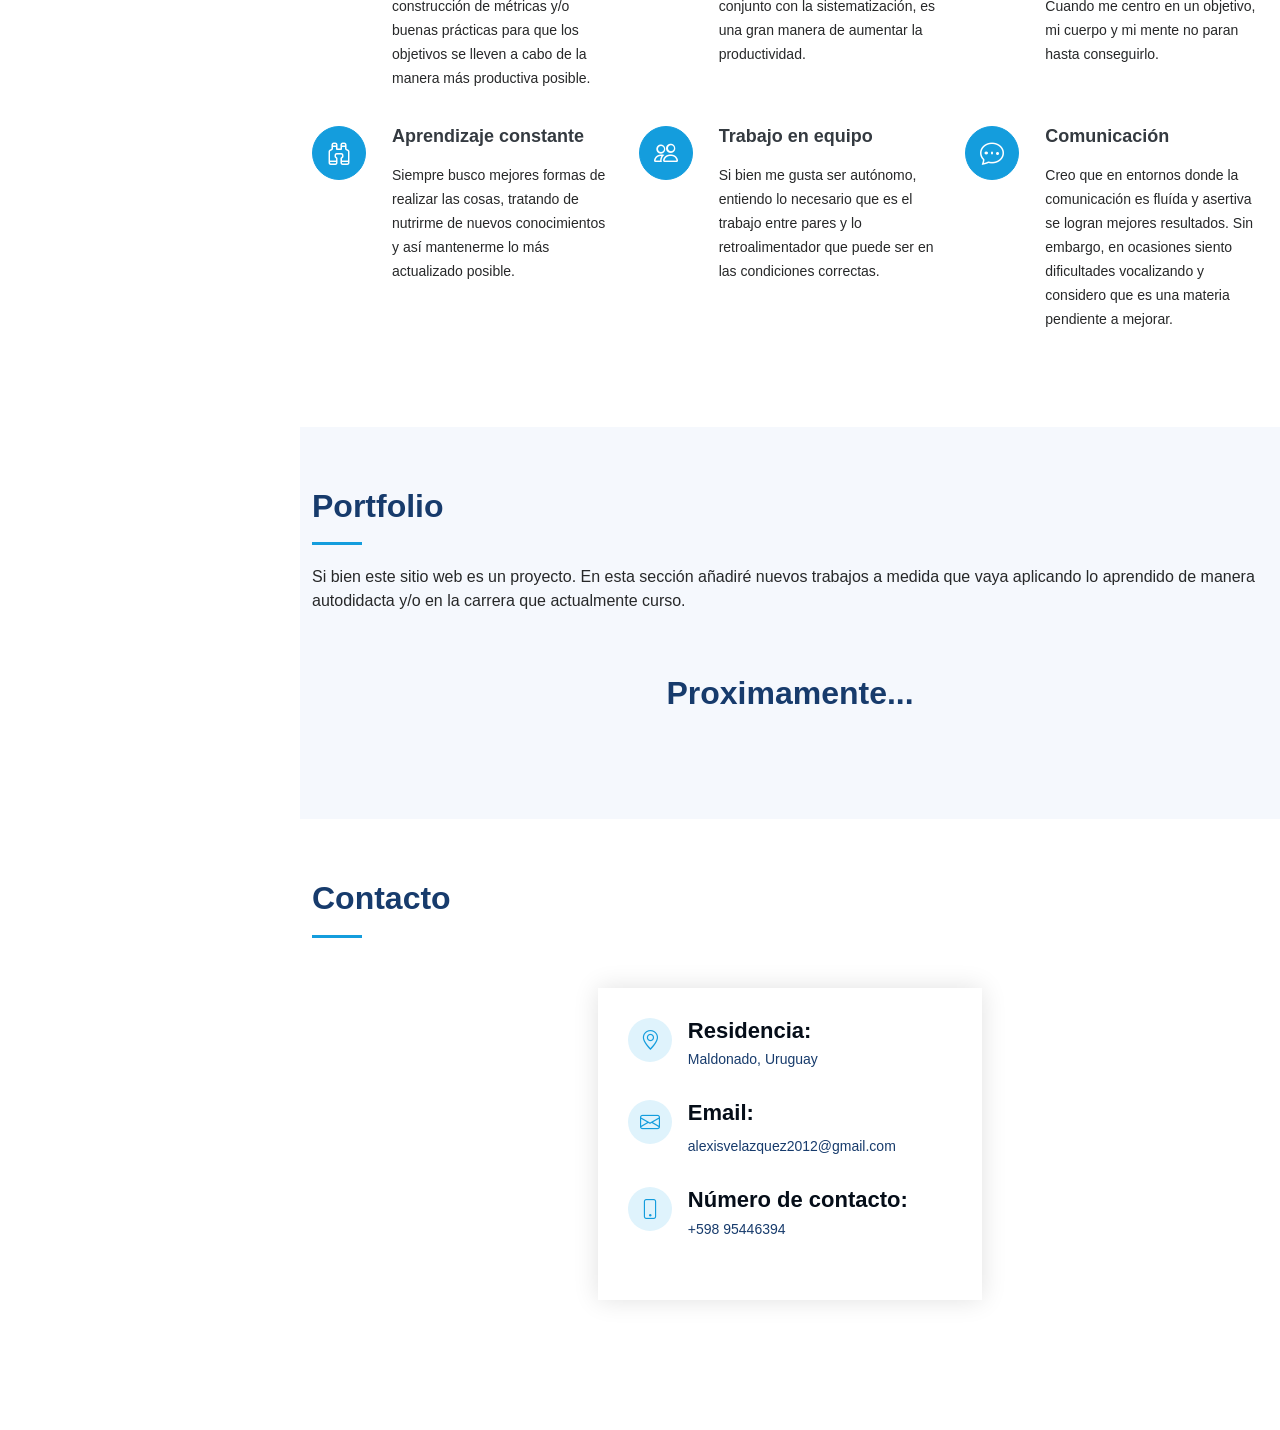
==== commit 4db05841: "Merge branch 'gh-pages'" ====
--- a/index.html
+++ b/index.html
@@ -1,477 +1,590 @@
 <!DOCTYPE html>
 <html lang="es">
-
-<head>
-	<meta charset="utf-8">
-	<meta content="width=device-width, initial-scale=1.0" name="viewport">
-
-	<meta name="description" content="" />
-	<meta name="author" content="Alexis Velázquez" />
-	<title> Alexis Velázquez | Portfolio Personal & Resume</title>
-
-	<meta prefix="og: http://ogp.me/ns#" property="og:type" content="website" />
-	<meta prefix="og: http://ogp.me/ns#" property="og:title" content="Curriculum Vitae - Alexis Velázquez" />
-	<meta prefix="og: http://ogp.me/ns#" property="og:url" content="https://AVelazquez97.github.io/cv/" />
-	<meta content="" name="description">
-	<meta content="resume, cv, Curriculum" name="keywords">
-
-	<!-- Favicons -->
-	<link href="assets/img/favicon.ico" rel="icon">
-	<link href="assets/img/apple-touch-icon.png" rel="apple-touch-icon">
-
-	<!-- Google Fonts -->
-	<link
-		href="https://fonts.googleapis.com/css?family=Open+Sans:300,300i,400,400i,600,600i,700,700i|
-              Raleway:300,300i,400,400i,500,500i,600,600i,700,700i|Poppins:300,300i,400,400i,500,500i,600,600i,700,700i"
-		rel="stylesheet">
-
-	<!-- Vendor CSS Files -->
-	<link href="assets/vendor/aos/aos.css" rel="stylesheet">
-	<link href="assets/vendor/bootstrap/css/bootstrap.min.css" rel="stylesheet">
-	<link href="assets/vendor/bootstrap-icons/bootstrap-icons.css" rel="stylesheet">
-	<link href="assets/vendor/boxicons/css/boxicons.min.css" rel="stylesheet">
-	<link href="assets/vendor/glightbox/css/glightbox.min.css" rel="stylesheet">
-	<link href="assets/vendor/swiper/swiper-bundle.min.css" rel="stylesheet">
-
-	<!-- Template Main CSS File -->
-	<link href="assets/css/style.css" rel="stylesheet">
-</head>
-
-<body>
-
-	<!-- ======= Mobile nav toggle button ======= -->
-	<i class="bi bi-list mobile-nav-toggle d-xl-none"></i>
-
-	<!-- ======= Header ======= -->
-	<header id="header">
-		<div class="d-flex flex-column">
-
-			<div class="profile">
-				<img src="assets/img/profile-photo.png" alt="" class="img-fluid rounded-circle">
-				<h1 class="text-light"><a href="index.html">Alexis Velázquez</a></h1>
-				<div class="social-links mt-3 text-center">
-					<a href="https://www.instagram.com/alexisvp97/?hl=es" class="instagram"><i
-							class="bx bxl-instagram"></i></a>
-					<a href="https://www.linkedin.com/in/alexis-velazquez-perazzo/" class="linkedin"><i
-							class="bx bxl-linkedin"></i></a>
-					<a href="https://github.com/AVelazquez97" class="github"><i class="bx bxl-github"></i></a>
-				</div>
-			</div>
-
-			<nav id="navbar" class="nav-menu navbar">
-				<ul>
-					<li><a href="#hero" class="nav-link scrollto active"><i class="bx bx-home"></i>
-							<span>Principal</span></a></li>
-					<li><a href="#about" class="nav-link scrollto"><i class="bx bx-user"></i>
-							<span>Sobre mí</span></a></li>
-					<li><a href="#resume" class="nav-link scrollto"><i class="bx bx-file-blank"></i>
-							<span>Resúmen</span></a></li>
-					<li><a href="#skills" class="nav-link scrollto"><i class="bx bx-server"></i>
-							<span>Habilidades</span></a></li>
-					<li><a href="#projects" class="nav-link scrollto"><i class="bx bx-book-content"></i>
-							<span>Proyectos</span></a></li>
-					<li><a href="#contact" class="nav-link scrollto"><i class="bx bx-envelope"></i>
-							<span>Contáctame</span></a></li>
-				</ul>
-			</nav><!-- .nav-menu -->
-		</div>
-	</header><!-- End Header -->
-
-	<!-- ======= Hero Section ======= -->
-	<section id="hero" class="d-flex flex-column justify-content-center align-items-center">
-		<div class="hero-container" data-aos="fade-in">
-			<h1>Alexis Velázquez</h1>
-			<p>I'm <span class="typed" data-typed-items="GeneXus Analyst, Junior developer, Self-taught"></span></p>
-		</div>
-	</section><!-- End Hero -->
-
-	<main id="main">
-
-		<!-- ======= About Section ======= -->
-		<section id="about" class="about">
-			<div class="container">
-
-				<div class="section-title">
-					<h2>Sobre mí</h2>
-					<p>Soy una persona trabajadora, determinada y eficiente, con muchas ganas de obtener
-						 mi primera experiencia en el mundo de las TI.
-					</p>
-				</div>
-
-				<div class="row">
-					<div class="col-lg-4" data-aos="fade-right">
-						<img src="assets/img/profile-photo.png" class="img-fluid" alt="">
-					</div>
-					<div class="col-lg-8 pt-4 pt-lg-0 content" data-aos="fade-left">
-						<h3>Desarrollador Junior | Analista GeneXus 16.</h3>
-						<p class="fst-italic">
-							Proximamente.
-						</p>
-						<div class="row">
-							<div class="col-lg-6">
-								<ul>
-									<li><i class="bi bi-chevron-right"></i> <strong>Nacimiento:</strong> <span>16 de
-											Setiembre de 1997</span></li>
-									<li><i class="bi bi-chevron-right"></i> <strong>Teléfono:</strong> <span>+598
-											95446394</span></li>
-									<li><i class="bi bi-chevron-right"></i> <strong>Ciudad:</strong> <span>Maldonado,
-											Uruguay</span></li>
-								</ul>
-							</div>
-							<div class="col-lg-6">
-								<ul>
-									<li><i class="bi bi-chevron-right"></i> <strong>Edad:</strong> <span>24</span></li>
-									<li><i class="bi bi-chevron-right"></i> <strong>Grado:</strong> <span>En
-											curso</span>
-									</li>
-									<li><i class="bi bi-chevron-right"></i> <strong>Freelance:</strong>
-										<span>Disponible</span></li>
-								</ul>
-							</div>
-						</div>
-						<p>
-							Proximamente
-						</p>
-					</div>
-				</div>
-
-			</div>
-		</section><!-- End About Section -->
-
-		<!-- ======= Resume Section ======= -->
-		<section id="resume" class="resume">
-			<div class="container">
-
-				<div class="section-title">
-					<h2>Curriculum</h2>
-					<p>Proximamente.</p>
-				</div>
-
-				<div class="row">
-					<div class="col-lg-6" data-aos="fade-up">
-						<h3 class="resume-title">Resúmen</h3>
-						<div class="resume-item pb-0">
-							<h4>Alexis Velázquez</h4>
-							<p><em>Innovative and deadline-driven Graphic Designer with 3+ years of experience designing
-									and developing user-centered digital/print marketing material from initial concept
-									to final, polished deliverable.</em></p>
-							<ul>
-								<li>Maldonado, Uruguay, UY</li>
-								<li>+598 95446394</li>
-							</ul>
-						</div>
-
-						<h3 class="resume-title">Formación</h3>
-						<div class="resume-item">
-							<h4>Tecnólogo en Informática</h4>
-							<h5>2021 - 2024</h5>
-							<p><em>UTEC, Universidad Tecnológica, Uruguay</em></p>
-							<p>Proximamente.</p>
-						</div>
-						<div class="resume-item">
-							<h4>Bootcamp Jóvenes a Programar</h4>
-							<h5>2020 - 2020</h5>
-							<p><em>Plan Ceibal, Uruguay</em></p>
-							<p>Proximamente.</p>
-						</div>
-					</div>
-					<div class="col-lg-6" data-aos="fade-up" data-aos-delay="100">
-						<h3 class="resume-title">Experiencia Profesional</h3>
-						<div class="resume-item">
-							<h4>Recepcionista en Centro Logístico</h4>
-							<h5>2015 - Actualidad</h5>
-							<p><em>Maldonado, Uruguay, UY </em></p>
-							<ul>
-								<li>En este cargo he aprendido a ser responsable en cuanto al control de calidad
-									 y estado de mercadería entrante.</li>
-								<li>He realizado tareas de gestión de stock. </li>
-								<li>Proximamente.</li>
-								<li>Proximamente.</li>
-							</ul>
-						</div>
-					</div>
-				</div>
-
-			</div>
-		</section><!-- End Resume Section -->
-
-		<!-- ======= Skills Section ======= -->
-		<section id="skills" class="skills section-bg">
-			<div class="container">
-
-				<div class="section-title">
-					<h2>Habilidades técnicas</h2>
-					<p>En los últimos dos años, en los cuales comencé a programar desde 0, he aprendido a manejar
-						algunas herramientas que considero clave en la actualidad. Estas herramientas o conocimientos
-						técnicos son detalladas a continuación:</p>
-				</div>
-
-				<div class="row skills-content">
-
-					<div class="col-lg-6" data-aos="fade-up">
-
-						<div class="progress">
-							<span class="skill">Python <i class="val">60%</i></span>
-							<div class="progress-bar-wrap">
-								<div class="progress-bar" role="progressbar" aria-valuenow="60" aria-valuemin="0"
-									aria-valuemax="100"></div>
-							</div>
-						</div>
-
-						<div class="progress">
-							<span class="skill">C / C++ <i class="val">50%</i></span>
-							<div class="progress-bar-wrap">
-								<div class="progress-bar" role="progressbar" aria-valuenow="50" aria-valuemin="0"
-									aria-valuemax="100"></div>
-							</div>
-						</div>
-
-						<div class="progress">
-							<span class="skill">MySQL <i class="val">50%</i></span>
-							<div class="progress-bar-wrap">
-								<div class="progress-bar" role="progressbar" aria-valuenow="50" aria-valuemin="0"
-									aria-valuemax="100"></div>
-							</div>
-						</div>
-
-					</div>
-
-					<div class="col-lg-6" data-aos="fade-up" data-aos-delay="100">
-
-						<div class="progress">
-							<span class="skill">Bash Scripting <i class="val">40%</i></span>
-							<div class="progress-bar-wrap">
-								<div class="progress-bar" role="progressbar" aria-valuenow="40" aria-valuemin="0"
-									aria-valuemax="100"></div>
-							</div>
-						</div>
-
-						<div class="progress">
-							<span class="skill">HTML & CSS <i class="val">25%</i></span>
-							<div class="progress-bar-wrap">
-								<div class="progress-bar" role="progressbar" aria-valuenow="25" aria-valuemin="0"
-									aria-valuemax="100"></div>
-							</div>
-						</div>
-
-						<div class="progress">
-							<span class="skill">Javascript <i class="val">15%</i></span>
-							<div class="progress-bar-wrap">
-								<div class="progress-bar" role="progressbar" aria-valuenow="15" aria-valuemin="0"
-									aria-valuemax="100"></div>
-							</div>
-						</div>
-
-					</div>
-
-				</div>
-
-			</div>
-		</section><!-- End Skills Section -->
-
-		<!-- ======= Softs kills Section ======= -->
-		<section id="softskills" class="softskills">
-			<div class="container">
-
-				<div class="section-title">
-					<h2>Competencias</h2>
-					<p>Proximamente.</p>
-				</div>
-
-				<div class="row">
-					<div class="col-lg-4 col-md-6 icon-box" data-aos="fade-up">
-						<div class="icon"><i class="bi bi-briefcase"></i></div>
-						<h4 class="title"><a href="">Lorem Ipsum</a></h4>
-						<p class="description">Proximamentet</p>
-					</div>
-					<div class="col-lg-4 col-md-6 icon-box" data-aos="fade-up" data-aos-delay="100">
-						<div class="icon"><i class="bi bi-card-checklist"></i></div>
-						<h4 class="title"><a href="">Dolor Sitema</a></h4>
-						<p class="description">Proximamente</p>
-					</div>
-					<div class="col-lg-4 col-md-6 icon-box" data-aos="fade-up" data-aos-delay="200">
-						<div class="icon"><i class="bi bi-bar-chart"></i></div>
-						<h4 class="title"><a href="">Sed ut perspiciatis</a></h4>
-						<p class="description">Proximamente</p>
-					</div>
-					<div class="col-lg-4 col-md-6 icon-box" data-aos="fade-up" data-aos-delay="300">
-						<div class="icon"><i class="bi bi-binoculars"></i></div>
-						<h4 class="title"><a href="">Magni Dolores</a></h4>
-						<p class="description">Proximamente</p>
-					</div>
-					<div class="col-lg-4 col-md-6 icon-box" data-aos="fade-up" data-aos-delay="400">
-						<div class="icon"><i class="bi bi-brightness-high"></i></div>
-						<h4 class="title"><a href="">Nemo Enim</a></h4>
-						<p class="description">Proximamente</p>
-					</div>
-					<div class="col-lg-4 col-md-6 icon-box" data-aos="fade-up" data-aos-delay="500">
-						<div class="icon"><i class="bi bi-calendar4-week"></i></div>
-						<h4 class="title"><a href="">Eiusmod Tempor</a></h4>
-						<p class="description">Proximamente</p>
-					</div>
-				</div>
-
-			</div>
-		</section><!-- End soft skills Section -->
-
-		<!-- ======= Projects Section ======= -->
-		<section id="projects" class="portfolio section-bg">
-			<div class="container">
-
-				<div class="section-title">
-					<h2>Proyectos</h2>
-					<p>En esta sección se añadirán proyectos a medida que los vaya realizando.</p>
-				</div>
-
-				<div class="row" data-aos="fade-up">
-					<div class="col-lg-12 d-flex justify-content-center">
-						<ul id="portfolio-flters">
-							<li data-filter="*" class="filter-active">Todos</li>
-							<li data-filter=".filter-app">App</li>
-							<li data-filter=".filter-web">Web</li>
-						</ul>
-					</div>
-
-					<h1 class="portfolio-coming-soon">Proximamente...</h1>
-				</div>
-
-			</div>
-		</section><!-- End Projects Section -->
-
-		<!-- ======= Interest Section ======= -->
-		<section id="interests" class="facts">
-			<div class="container">
-
-				<div class="section-title">
-					<h2>Intereses</h2>
-					<p>Proximamente.</p>
-				</div>
-
-				<div class="row no-gutters">
-
-					<div class="col-lg-3 col-md-6 d-md-flex align-items-md-stretch" data-aos="fade-up">
-						<div class="count-box">
-							<i class="bi bi-emoji-smile"></i>
-							<span data-purecounter-start="0" data-purecounter-end="232" data-purecounter-duration="1"
-								class="purecounter"></span>
-							<p><strong>Happy Clients</strong> consequuntur quae</p>
-						</div>
-					</div>
-
-					<div class="col-lg-3 col-md-6 d-md-flex align-items-md-stretch" data-aos="fade-up"
-						data-aos-delay="100">
-						<div class="count-box">
-							<i class="bi bi-journal-richtext"></i>
-							<span data-purecounter-start="0" data-purecounter-end="521" data-purecounter-duration="1"
-								class="purecounter"></span>
-							<p><strong>Projects</strong> adipisci atque cum quia aut</p>
-						</div>
-					</div>
-
-					<div class="col-lg-3 col-md-6 d-md-flex align-items-md-stretch" data-aos="fade-up"
-						data-aos-delay="200">
-						<div class="count-box">
-							<i class="bi bi-headset"></i>
-							<span data-purecounter-start="0" data-purecounter-end="1453" data-purecounter-duration="1"
-								class="purecounter"></span>
-							<p><strong>Hours Of Support</strong> aut commodi quaerat</p>
-						</div>
-					</div>
-
-					<div class="col-lg-3 col-md-6 d-md-flex align-items-md-stretch" data-aos="fade-up"
-						data-aos-delay="300">
-						<div class="count-box">
-							<i class="bi bi-people"></i>
-							<span data-purecounter-start="0" data-purecounter-end="32" data-purecounter-duration="1"
-								class="purecounter"></span>
-							<p><strong>Hard Workers</strong> rerum asperiores dolor</p>
-						</div>
-					</div>
-
-				</div>
-
-			</div>
-		</section><!-- End Facts Section -->
-
-		<!-- ======= Contact Section ======= -->
-		<section id="contact" class="contact">
-			<div class="container">
-
-				<div class="section-title">
-					<h2>Contacto</h2>
-				</div>
-
-				<div class="row justify-content-md-center" data-aos="fade-in">
-
-					<div class="col-lg-5 d-flex align-items-stretch">
-						<div class="info">
-							<div class="address">
-								<i class="bi bi-geo-alt"></i>
-								<h4>Residencia:</h4>
-								<p>Maldonado, Uruguay</p>
-							</div>
-
-							<div class="email">
-								<i class="bi bi-envelope"></i>
-								<h4>Email:</h4>
-								<p>alexisvelazquez2012@gmail.com</p>
-							</div>
-
-							<div class="phone">
-								<i class="bi bi-phone"></i>
-								<h4>Número de contacto:</h4>
-								<p>+598 95446394</p>
-							</div>
-
-						</div>
-
-					</div>
-
-				</div>
-
-			</div>
-		</section><!-- End Contact Section -->
-
-	</main><!-- End #main -->
-
-	<!-- ======= Footer ======= -->
-	<footer id="footer">
-		<div class="container">
-			<div class="copyright">
-				&copy; Copyright <strong><span>iPortfolio</span></strong>
-			</div>
-			<div class="credits">
-				<!-- All the links in the footer should remain intact. -->
-				<!-- You can delete the links only if you purchased the pro version. -->
-				<!-- Licensing information: https://bootstrapmade.com/license/ -->
-				<!-- Purchase the pro version with working PHP/AJAX contact form: https://bootstrapmade.com/iportfolio-bootstrap-portfolio-websites-template/ -->
-				Designed by <a href="https://bootstrapmade.com/">BootstrapMade</a>
-			</div>
-		</div>
-	</footer><!-- End  Footer -->
-
-	<a href="#" class="back-to-top d-flex align-items-center justify-content-center"><i
-			class="bi bi-arrow-up-short"></i></a>
-
-	<!-- Vendor JS Files -->
-	<script src="assets/vendor/purecounter/purecounter.js"></script>
-	<script src="assets/vendor/aos/aos.js"></script>
-	<script src="assets/vendor/bootstrap/js/bootstrap.bundle.min.js"></script>
-	<script src="assets/vendor/glightbox/js/glightbox.min.js"></script>
-	<script src="assets/vendor/isotope-layout/isotope.pkgd.min.js"></script>
-	<script src="assets/vendor/swiper/swiper-bundle.min.js"></script>
-	<script src="assets/vendor/typed.js/typed.min.js"></script>
-	<script src="assets/vendor/waypoints/noframework.waypoints.js"></script>
-
-	<!-- Template Main JS File -->
-	<script src="assets/js/main.js"></script>
-
-</body>
-
-<!-- =======================================================
-  * Template Name: iPortfolio - v3.7.0
-  * Template URL: https://bootstrapmade.com/iportfolio-bootstrap-portfolio-websites-template/
-  * Author: BootstrapMade.com
-  * License: https://bootstrapmade.com/license/
-  ======================================================== -->
+  <head>
+    <meta charset="utf-8" />
+    <meta content="width=device-width, initial-scale=1.0" name="viewport" />
+
+    <meta name="description" content="" />
+    <meta name="author" content="Alexis Velázquez" />
+    <title>Alexis Velázquez | Personal Portfolio & Resume</title>
+
+    <meta prefix="og: http://ogp.me/ns#" property="og:type" content="website" />
+    <meta
+      prefix="og: http://ogp.me/ns#"
+      property="og:title"
+      content="Alexis Velázquez | Personal Portfolio & Resume"
+    />
+    <meta
+      prefix="og: http://ogp.me/ns#"
+      property="og:url"
+      content="https://AVelazquez97.github.io/CV/"
+    />
+    <meta content="resume, cv, Curriculum" name="keywords" />
+
+    <!-- Favicons -->
+    <link href="assets/img/favicon.ico" rel="icon" />
+    <link href="assets/img/apple-touch-icon.png" rel="apple-touch-icon" />
+
+    <!-- Google Fonts -->
+    <link href="shorturl.at/egGP8" rel="stylesheet" />
+
+    <!-- Vendor CSS Files -->
+    <link href="assets/vendor/aos/aos.css" rel="stylesheet" />
+    <link
+      href="assets/vendor/bootstrap/css/bootstrap.min.css"
+      rel="stylesheet"
+    />
+    <link
+      href="assets/vendor/bootstrap-icons/bootstrap-icons.css"
+      rel="stylesheet"
+    />
+    <link href="assets/vendor/boxicons/css/boxicons.min.css" rel="stylesheet" />
+    <link
+      href="assets/vendor/glightbox/css/glightbox.min.css"
+      rel="stylesheet"
+    />
+    <link href="assets/vendor/swiper/swiper-bundle.min.css" rel="stylesheet" />
+
+    <!-- Template Main CSS File -->
+    <link href="assets/css/style.css" rel="stylesheet" type="text/css" />
+
+    <!-- Slider CSS -->
+    <!-- <link
+      href="https://maxcdn.bootstrapcdn.com/bootstrap/3.3.6/css/bootstrap.min.css"
+      rel="stylesheet"
+      type="text/css"
+    /> -->
+    <link href="assets/css/carousel.css" rel="stylesheet" type="text/css" />
+  </head>
+
+  <body>
+    <!-- ======= Mobile nav toggle button ======= -->
+    <i class="bi bi-list mobile-nav-toggle d-xl-none"></i>
+
+    <!-- ======= Header ======= -->
+    <header id="header">
+      <div class="d-flex flex-column">
+        <div class="profile">
+          <img
+            src="assets/img/profile-photo.jpg"
+            alt=""
+            class="img-fluid rounded-circle"
+          />
+          <h1 class="text-light"><a href="index.html">Alexis Velázquez</a></h1>
+          <div class="social-links mt-3 text-center">
+            <a
+              href="https://www.linkedin.com/in/alexis-velazquez-perazzo/"
+              class="linkedin"
+              ><i class="bx bxl-linkedin"></i
+            ></a>
+            <a href="https://github.com/AVelazquez97" class="github"
+              ><i class="bx bxl-github"></i
+            ></a>
+          </div>
+        </div>
+
+        <nav id="navbar" class="nav-menu navbar">
+          <ul>
+            <li>
+              <a href="#hero" class="nav-link scrollto active"
+                ><i class="bx bx-home"></i> <span>Principal</span></a
+              >
+            </li>
+            <li>
+              <a href="#about" class="nav-link scrollto"
+                ><i class="bx bx-user"></i> <span>Sobre mí</span></a
+              >
+            </li>
+            <li>
+              <a href="#resume" class="nav-link scrollto"
+                ><i class="bx bx-file-blank"></i> <span>Resúmen</span></a
+              >
+            </li>
+            <li>
+              <a href="#skills" class="nav-link scrollto"
+                ><i class="bi bi-sliders"></i> <span>Habilidades</span></a
+              >
+            </li>
+            <li>
+              <a href="#portfolio" class="nav-link scrollto"
+                ><i class="bx bx-book-content"></i> <span>Portfolio</span></a
+              >
+            </li>
+            <li>
+              <a href="#contact" class="nav-link scrollto"
+                ><i class="bx bx-envelope"></i> <span>Contáctame</span></a
+              >
+            </li>
+          </ul>
+        </nav>
+        <!-- .nav-menu -->
+      </div>
+    </header>
+    <!-- End Header -->
+
+    <!-- ======= Hero Section ======= -->
+    <section
+      id="hero"
+      class="d-flex flex-column justify-content-center align-items-center"
+    >
+      <div class="hero-container" data-aos="fade-in">
+        <h1>Alexis Velázquez</h1>
+        <p>
+          I'm
+          <span
+            class="typed"
+            data-typed-items="Backend Developer Junior, Self-taught"
+          ></span>
+        </p>
+      </div>
+    </section>
+    <!-- End Hero -->
+
+    <main id="main">
+      <!-- ======= About Section ======= -->
+      <section id="about" class="about">
+        <div class="container">
+          <div class="section-title">
+            <h2>Sobre mí</h2>
+            <p>
+              Soy una persona que disfruta mucho aprendiendo sobre diferentes
+              áreas como la tecnología, programación, astrofísica, negocios,
+              inteligencia emocional, entre otros.
+            </p>
+            <p>
+              En mi tiempo libre me gusta jugar al ajedrez, leer, vislumbrar
+              atarderecer épicos en la costa esteña de Uruguay, pasar tiempo con
+              mi pareja o amigos y mirar anime.
+            </p>
+            <br />
+            <p>
+              En relación a lo laboral, me considero proactivo, determinado y
+              eficiente.
+            </p>
+          </div>
+
+          <div class="row">
+            <div class="col-lg-4" data-aos="fade-right">
+              <img
+                src="assets/img/profile-photo.jpg"
+                class="img-fluid"
+                width="90%"
+              />
+            </div>
+            <div class="col-lg-8 pt-4 pt-lg-0 content" data-aos="fade-left">
+              <h3>Desarrollador Backend Junior</h3>
+              <br />
+              <div class="row">
+                <div class="col-lg-6">
+                  <ul>
+                    <li>
+                      <i class="bi bi-chevron-right"></i>
+                      <strong>Nacimiento:</strong>
+                      <span>16 de Setiembre de 1997</span>
+                    </li>
+                    <li>
+                      <i class="bi bi-chevron-right"></i>
+                      <strong>Nacionalidad:</strong> <span>Uruguayo</span>
+                    </li>
+                    <li>
+                      <i class="bi bi-chevron-right"></i>
+                      <strong>Edad:</strong> <span>24</span>
+                    </li>
+                  </ul>
+                </div>
+                <div class="col-lg-6">
+                  <ul>
+                    <li>
+                      <i class="bi bi-chevron-right"></i>
+                      <strong>Grado:</strong> <span>En curso</span>
+                    </li>
+                    <li>
+                      <i class="bi bi-chevron-right"></i>
+                      <strong>Freelance:</strong> <span>Disponible</span>
+                    </li>
+                  </ul>
+                </div>
+              </div>
+              <br /><br />
+              <p>
+                <strong>
+                  Buscando activamente obtener mi primera experiencia en el
+                  mundo de las TI.</strong
+                >
+              </p>
+            </div>
+          </div>
+        </div>
+      </section>
+      <!-- End About Section -->
+
+      <!-- ======= Resume Section ======= -->
+      <section id="resume" class="resume">
+        <div class="container">
+          <div class="section-title">
+            <h2>Curriculum</h2>
+            <p>
+              <a href="assets/cv/CV-AlexisVelázquez-BackendDev.pdf"
+                >CV en formato PDF</a
+              >
+            </p>
+          </div>
+
+          <div class="row">
+            <div class="col-lg-6" data-aos="fade-up">
+              <h3 class="resume-title">Resúmen</h3>
+              <div class="resume-item pb-0">
+                <h4>Alexis Velázquez</h4>
+                <br />
+                <p>
+                  <em
+                    >Apasionado por el mundo de la programación y tecnología.
+                    Interesado en trabajar como desarrollador backend
+                    junior.</em
+                  >
+                </p>
+                <br />
+                <p>
+                  <em
+                    >A futuro deseo poder participar en proyectos
+                    multidisciplinarios en los cuales se utilicen diversas
+                    tecnologías, con especial enfoque en backend.</em
+                  >
+                </p>
+                <br />
+              </div>
+
+              <h3 class="resume-title">Experiencia Profesional</h3>
+              <div class="resume-item">
+                <h4>Recepcionista en Centro Logístico</h4>
+                <h5>2015 - Actualidad</h5>
+                <p><em>Maldonado, Uruguay, UY </em></p>
+                <ul>
+                  <li>
+                    En este cargo he aprendido a ser responsable en cuanto al
+                    control de calidad y estado de mercadería entrante.
+                  </li>
+                  <li>He mejorado mi atención al cliente y a proveedores.</li>
+                  <li>He aprendido a trabajar en equipo.</li>
+                  <li>Me he convertido en una persona más proactiva.</li>
+                </ul>
+              </div>
+            </div>
+
+            <div class="col-lg-6" data-aos="fade-up" data-aos-delay="100">
+              <h3 class="resume-title">Formación</h3>
+              <div class="resume-item">
+                <h4>Tecnólogo en Informática</h4>
+                <h5>2021 - 2025</h5>
+                <p><em>UTEC, Universidad Tecnológica, Uruguay</em></p>
+                <p>Proyectos destacados:</p>
+                <ul>
+                  <li>
+                    <a href="https://github.com/AVelazquez97/ArquerosEnElBosque"
+                      >Arqueros en el bosque
+                    </a>
+                  </li>
+                  <li>
+                    <a href="https://github.com/AVelazquez97/textEditor"
+                      >Editor de texto</a
+                    >
+                  </li>
+                </ul>
+
+                <p>Promedio general 4.66 / 5.</p>
+              </div>
+              <div class="resume-item">
+                <h4>Bootcamp Jóvenes a Programar</h4>
+                <h5>2020 - 2020</h5>
+                <p><em>Plan Ceibal, Uruguay</em></p>
+                <p>Áreas trabajadas:</p>
+                <ul>
+                  <li>Competencias transversales</li>
+                  <li>Pensamiento computacional</li>
+                  <li>Introducción a la programación</li>
+                  <li>GeneXus - Plataforma de desarollo low-code</li>
+                  <li>Inglés</li>
+                </ul>
+              </div>
+            </div>
+          </div>
+        </div>
+      </section>
+      <!-- End Resume Section -->
+
+      <!-- ======= Skills Section ======= -->
+      <section id="skills" class="skills section-bg">
+        <div class="container">
+          <div class="section-title">
+            <h2>Habilidades técnicas</h2>
+            <p>
+              Mi primer acercamiento a la programación fue en el año 2020
+              gracias a Jóvenes a Programar. Desde ese entonces he aprendido a
+              manejar algunas herramientas y/o lenguajes que considero clave en
+              la actualidad. Los cuales detallo a continuación:
+            </p>
+          </div>
+
+          <div class="row">
+            <div class="slider-row col-lg-12">
+              <section class="tech-logos slider">
+                <div class="slide">
+                  <img
+                    src="https://cdn.jsdelivr.net/gh/devicons/devicon/icons/nodejs/nodejs-plain-wordmark.svg"
+                  />
+                </div>
+                <div class="slide">
+                  <img
+                    src="https://cdn.jsdelivr.net/gh/devicons/devicon/icons/express/express-original-wordmark.svg"
+                  />
+                </div>
+                <div class="slide">
+                  <img
+                    src="https://cdn.jsdelivr.net/gh/devicons/devicon/icons/python/python-original-wordmark.svg"
+                  />
+                </div>
+                <div class="slide">
+                  <img
+                    src="https://cdn.jsdelivr.net/gh/devicons/devicon/icons/c/c-original.svg"
+                  />
+                </div>
+                <div class="slide">
+                  <img
+                    src="https://cdn.jsdelivr.net/gh/devicons/devicon/icons/cplusplus/cplusplus-original.svg"
+                  />
+                </div>
+                <div class="slide">
+                  <img
+                    src="https://cdn.jsdelivr.net/gh/devicons/devicon/icons/php/php-original.svg"
+                  />
+                </div>
+                <div class="slide">
+                  <img
+                    src="https://cdn.jsdelivr.net/gh/devicons/devicon/icons/mysql/mysql-original-wordmark.svg"
+                  />
+                </div>
+                <div class="slide">
+                  <img
+                    src="https://cdn.jsdelivr.net/gh/devicons/devicon/icons/mongodb/mongodb-original-wordmark.svg"
+                  />
+                </div>
+                <div class="slide">
+                  <img
+                    src="https://cdn.jsdelivr.net/gh/devicons/devicon/icons/bash/bash-plain.svg"
+                  />
+                </div>
+                <div class="slide">
+                  <img
+                    src="https://cdn.jsdelivr.net/gh/devicons/devicon/icons/javascript/javascript-original.svg"
+                  />
+                </div>
+                <div class="slide">
+                  <img
+                    src="https://cdn.jsdelivr.net/gh/devicons/devicon/icons/html5/html5-original-wordmark.svg"
+                  />
+                </div>
+                <div class="slide">
+                  <img
+                    src="https://cdn.jsdelivr.net/gh/devicons/devicon/icons/css3/css3-original-wordmark.svg"
+                  />
+                </div>
+                <div class="slide">
+                  <img
+                    src="https://cdn.jsdelivr.net/gh/devicons/devicon/icons/bootstrap/bootstrap-original-wordmark.svg"
+                  />
+                </div>
+              </section>
+            </div>
+          </div>
+        </div>
+      </section>
+      <!-- End Skills Section -->
+
+      <!-- ======= Softs kills Section ======= -->
+      <section id="softskills" class="softskills">
+        <div class="container">
+          <div class="section-title">
+            <h2>Habilidades blandas</h2>
+            <p>
+              Si tengo que destacar soft skills o competencias que me
+              representen, esas son las siguientes:
+            </p>
+          </div>
+
+          <div class="row">
+            <div
+              class="col-lg-4 col-md-6 icon-box"
+              data-aos="fade-up"
+              data-aos-delay="100"
+            >
+              <div class="icon"><i class="bi bi-card-checklist"></i></div>
+              <h4 class="title"><a href="">Sistematización</a></h4>
+              <p class="description">
+                Confío plenamente en la construcción de métricas y/o buenas
+                prácticas para que los objetivos se lleven a cabo de la manera
+                más productiva posible.
+              </p>
+            </div>
+            <div
+              class="col-lg-4 col-md-6 icon-box"
+              data-aos="fade-up"
+              data-aos-delay="500"
+            >
+              <div class="icon"><i class="bi bi-calendar4-week"></i></div>
+              <h4 class="title"><a href="">Planificación</a></h4>
+              <p class="description">
+                Considero que planificar, en conjunto con la sistematización, es
+                una gran manera de aumentar la productividad.
+              </p>
+            </div>
+            <div
+              class="col-lg-4 col-md-6 icon-box"
+              data-aos="fade-up"
+              data-aos-delay="200"
+            >
+              <div class="icon"><i class="bi bi-bar-chart"></i></div>
+              <h4 class="title"><a href="">Determinación</a></h4>
+              <p class="description">
+                Si bien soy fiel a los procesos. Cuando me centro en un
+                objetivo, mi cuerpo y mi mente no paran hasta conseguirlo.
+              </p>
+            </div>
+            <div
+              class="col-lg-4 col-md-6 icon-box"
+              data-aos="fade-up"
+              data-aos-delay="300"
+            >
+              <div class="icon"><i class="bi bi-binoculars"></i></div>
+              <h4 class="title"><a href="">Aprendizaje constante</a></h4>
+              <p class="description">
+                Siempre busco mejores formas de realizar las cosas, tratando de
+                nutrirme de nuevos conocimientos y así mantenerme lo más
+                actualizado posible.
+              </p>
+            </div>
+            <div class="col-lg-4 col-md-6 icon-box" data-aos="fade-up">
+              <div class="icon"><i class="bi bi-people"></i></div>
+              <h4 class="title"><a href="">Trabajo en equipo</a></h4>
+              <p class="description">
+                Si bien me gusta ser autónomo, entiendo lo necesario que es el
+                trabajo entre pares y lo retroalimentador que puede ser en las
+                condiciones correctas.
+              </p>
+            </div>
+            <div
+              class="col-lg-4 col-md-6 icon-box"
+              data-aos="fade-up"
+              data-aos-delay="400"
+            >
+              <div class="icon"><i class="bi bi-chat-dots"></i></div>
+              <h4 class="title"><a href="">Comunicación</a></h4>
+              <p class="description">
+                Creo que en entornos donde la comunicación es fluída y asertiva
+                se logran mejores resultados. Sin embargo, en ocasiones siento
+                dificultades vocalizando y considero que es una materia
+                pendiente a mejorar.
+              </p>
+            </div>
+          </div>
+        </div>
+      </section>
+      <!-- End soft skills Section -->
+
+      <!-- ======= Portfolio Section ======= -->
+      <section id="portfolio" class="portfolio section-bg">
+        <div class="container">
+          <div class="section-title">
+            <h2>Portfolio</h2>
+            <p>
+              Si bien este sitio web es un proyecto. En esta sección añadiré
+              nuevos trabajos a medida que vaya aplicando lo aprendido de manera
+              autodidacta y/o en la carrera que actualmente curso.
+            </p>
+          </div>
+
+          <div class="row" data-aos="fade-left">
+            <!-- <div class="col-lg-12 d-flex justify-content-center">
+              <ul id="portfolio-flters">
+                <li data-filter="*" class="filter-active">Todos</li>
+                <li data-filter=".filter-app">App</li>
+                <li data-filter=".filter-web">Web</li>
+              </ul>
+            </div> -->
+
+            <p class="portfolio-coming-soon">Proximamente...</p>
+          </div>
+        </div>
+      </section>
+      <!-- End Projects Section -->
+
+      <!-- ======= Contact Section ======= -->
+      <section id="contact" class="contact">
+        <div class="container">
+          <div class="section-title">
+            <h2>Contacto</h2>
+          </div>
+
+          <div class="row justify-content-md-center" data-aos="fade-in">
+            <div class="col-lg-5 d-flex align-items-stretch">
+              <div class="info">
+                <div class="address">
+                  <i class="bi bi-geo-alt"></i>
+                  <h4>Residencia:</h4>
+                  <p>Maldonado, Uruguay</p>
+                </div>
+
+                <div class="email">
+                  <i class="bi bi-envelope"></i>
+                  <h4>Email:</h4>
+                  <p>alexisvelazquez2012@gmail.com</p>
+                </div>
+
+                <div class="phone">
+                  <i class="bi bi-phone"></i>
+                  <h4>Número de contacto:</h4>
+                  <p>+598 95446394</p>
+                </div>
+              </div>
+            </div>
+          </div>
+        </div>
+      </section>
+      <!-- End Contact Section -->
+    </main>
+    <!-- End #main -->
+
+    <a
+      href="#"
+      class="back-to-top d-flex align-items-center justify-content-center"
+      ><i class="bi bi-arrow-up-short"></i
+    ></a>
+
+    <!-- Vendor JS Files -->
+    <script src="assets/vendor/aos/aos.js"></script>
+    <script src="assets/vendor/bootstrap/js/bootstrap.bundle.min.js"></script>
+    <script src="assets/vendor/glightbox/js/glightbox.min.js"></script>
+    <script src="assets/vendor/isotope-layout/isotope.pkgd.min.js"></script>
+    <script src="assets/vendor/swiper/swiper-bundle.min.js"></script>
+    <script src="assets/vendor/typed.js/typed.min.js"></script>
+    <script src="assets/vendor/waypoints/noframework.waypoints.js"></script>
+
+    <!-- Template Main JS File -->
+    <script src="assets/js/main.js"></script>
+
+    <!-- Slider scripts -->
+    <script
+      src="https://ajax.googleapis.com/ajax/libs/jquery/1.12.4/jquery.min.js"
+      type="text/javascript"
+    ></script>
+    <script
+      src="https://maxcdn.bootstrapcdn.com/bootstrap/3.3.6/js/bootstrap.min.js"
+      type="text/javascript"
+    ></script>
+    <script
+      src="assets/js/slick.js"
+      type="text/javascript"
+      charset="utf-8"
+    ></script>
+    <script src="assets/js/carousel.js" type="text/javascript"></script>
+  </body>
 </html>
--- a/assets/css/style.css
+++ b/assets/css/style.css
@@ -130,7 +130,7 @@
 --------------------------------------------------------------*/
 /* Desktop Navigation */
 .nav-menu {
-  padding: 30px 0 0 0;
+  padding: 20px 0 0 0;
 }
 .nav-menu * {
   margin: 0;
@@ -317,84 +317,6 @@
 }
 .about .content p:last-child {
   margin-bottom: 0;
-}
-
-/*--------------------------------------------------------------
-# Facts
---------------------------------------------------------------*/
-.facts {
-  padding-bottom: 30px;
-}
-.facts .count-box {
-  padding: 30px;
-  width: 100%;
-}
-.facts .count-box i {
-  display: block;
-  font-size: 44px;
-  color: #149ddd;
-  float: left;
-  line-height: 0;
-}
-.facts .count-box span {
-  font-size: 48px;
-  line-height: 40px;
-  display: block;
-  font-weight: 700;
-  color: #050d18;
-  margin-left: 60px;
-}
-.facts .count-box p {
-  padding: 15px 0 0 0;
-  margin: 0 0 0 60px;
-  font-family: "Raleway", sans-serif;
-  font-size: 14px;
-  color: #122f57;
-}
-.facts .count-box a {
-  font-weight: 600;
-  display: block;
-  margin-top: 20px;
-  color: #122f57;
-  font-size: 15px;
-  font-family: "Poppins", sans-serif;
-  transition: ease-in-out 0.3s;
-}
-.facts .count-box a:hover {
-  color: #1f5297;
-}
-
-/*--------------------------------------------------------------
-# Akills
---------------------------------------------------------------*/
-.skills .progress {
-  height: 60px;
-  display: block;
-  background: none;
-  border-radius: 0;
-}
-.skills .progress .skill {
-  padding: 0;
-  margin: 0 0 6px 0;
-  text-transform: uppercase;
-  display: block;
-  font-weight: 600;
-  font-family: "Poppins", sans-serif;
-  color: #050d18;
-}
-.skills .progress .skill .val {
-  float: right;
-  font-style: normal;
-}
-.skills .progress-bar-wrap {
-  background: #dce8f8;
-  height: 10px;
-}
-.skills .progress-bar {
-  width: 1px;
-  height: 10px;
-  transition: 0.9s;
-  background-color: #149ddd;
 }
 
 /*--------------------------------------------------------------
--- a/assets/css/carousel.css
+++ b/assets/css/carousel.css
@@ -0,0 +1,109 @@
+/* * {
+  box-sizing: border-box;
+} */
+
+.slider-row {
+  box-sizing: border-box;
+  padding: 0;
+}
+
+/* Slider */
+.slick-slide {
+  margin: 0px 10px;
+}
+
+.slick-slide img {
+  height: 40%;
+  width: 40%;
+}
+
+.slick-slider {
+  padding-left: 40px;
+  position: relative;
+  display: block;
+  box-sizing: border-box;
+  -webkit-user-select: none;
+  -moz-user-select: none;
+  -ms-user-select: none;
+  user-select: none;
+  -webkit-touch-callout: none;
+  -khtml-user-select: none;
+  -ms-touch-action: pan-y;
+  touch-action: pan-y;
+  -webkit-tap-highlight-color: transparent;
+}
+
+.slick-list {
+  position: relative;
+  display: block;
+  overflow: hidden;
+  margin: 0;
+  padding: 0;
+}
+.slick-list:focus {
+  outline: none;
+}
+.slick-list.dragging {
+  cursor: move;
+  cursor: hand;
+}
+
+.slick-slider .slick-track,
+.slick-slider .slick-list {
+  -webkit-transform: translate3d(0, 0, 0);
+  -moz-transform: translate3d(0, 0, 0);
+  -ms-transform: translate3d(0, 0, 0);
+  -o-transform: translate3d(0, 0, 0);
+  transform: translate3d(0, 0, 0);
+}
+
+.slick-track {
+  position: relative;
+  top: 0;
+  left: 0;
+  display: block;
+}
+.slick-track:before,
+.slick-track:after {
+  display: table;
+  content: "";
+}
+.slick-track:after {
+  clear: both;
+}
+.slick-loading .slick-track {
+  visibility: hidden;
+}
+
+.slick-slide {
+  display: none;
+  float: left;
+  height: 100%;
+  min-height: 1px;
+}
+[dir="rtl"] .slick-slide {
+  float: right;
+}
+.slick-slide img {
+  display: block;
+}
+.slick-slide.slick-loading img {
+  display: none;
+}
+.slick-slide.dragging img {
+  pointer-events: none;
+}
+.slick-initialized .slick-slide {
+  display: block;
+}
+.slick-loading .slick-slide {
+  visibility: hidden;
+}
+.slick-vertical .slick-slide {
+  display: block;
+  height: auto;
+  border: 1px solid transparent;
+}
+.slick-arrow.slick-hidden {
+  display: none;
+}
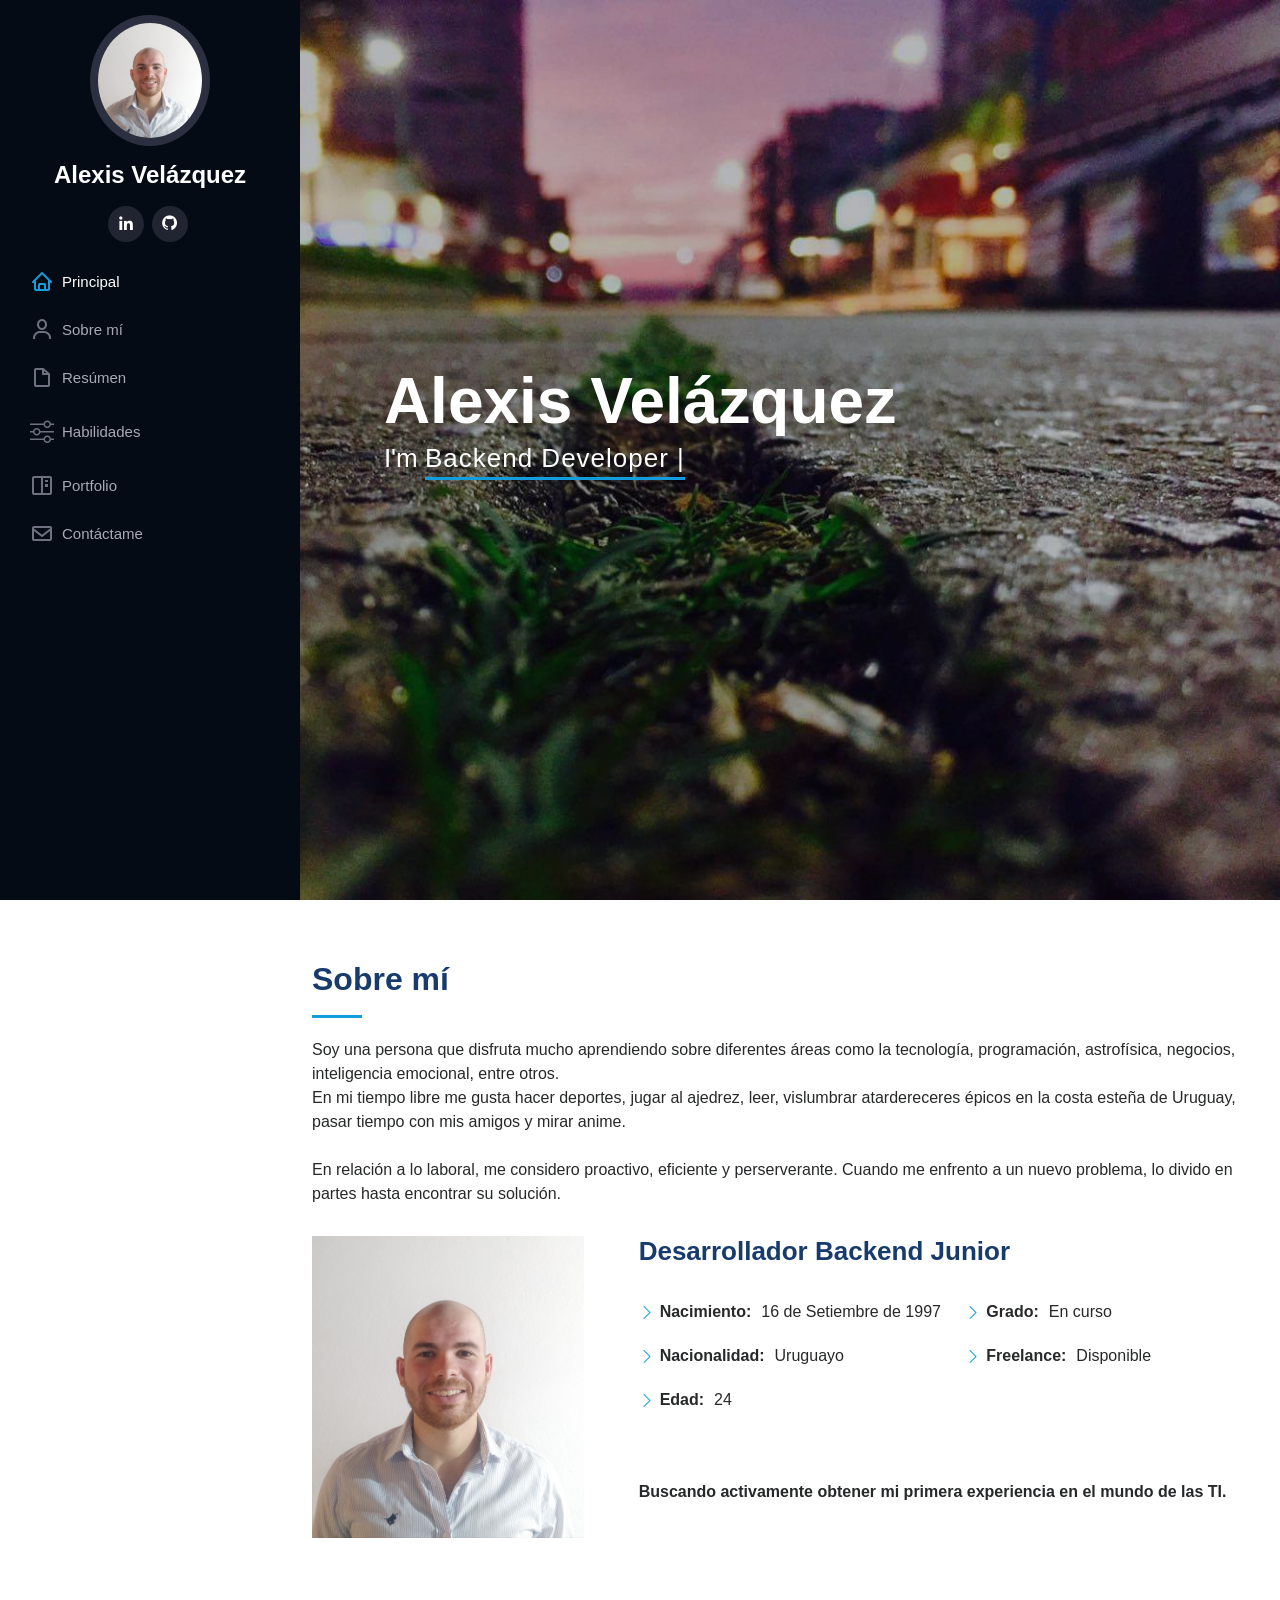
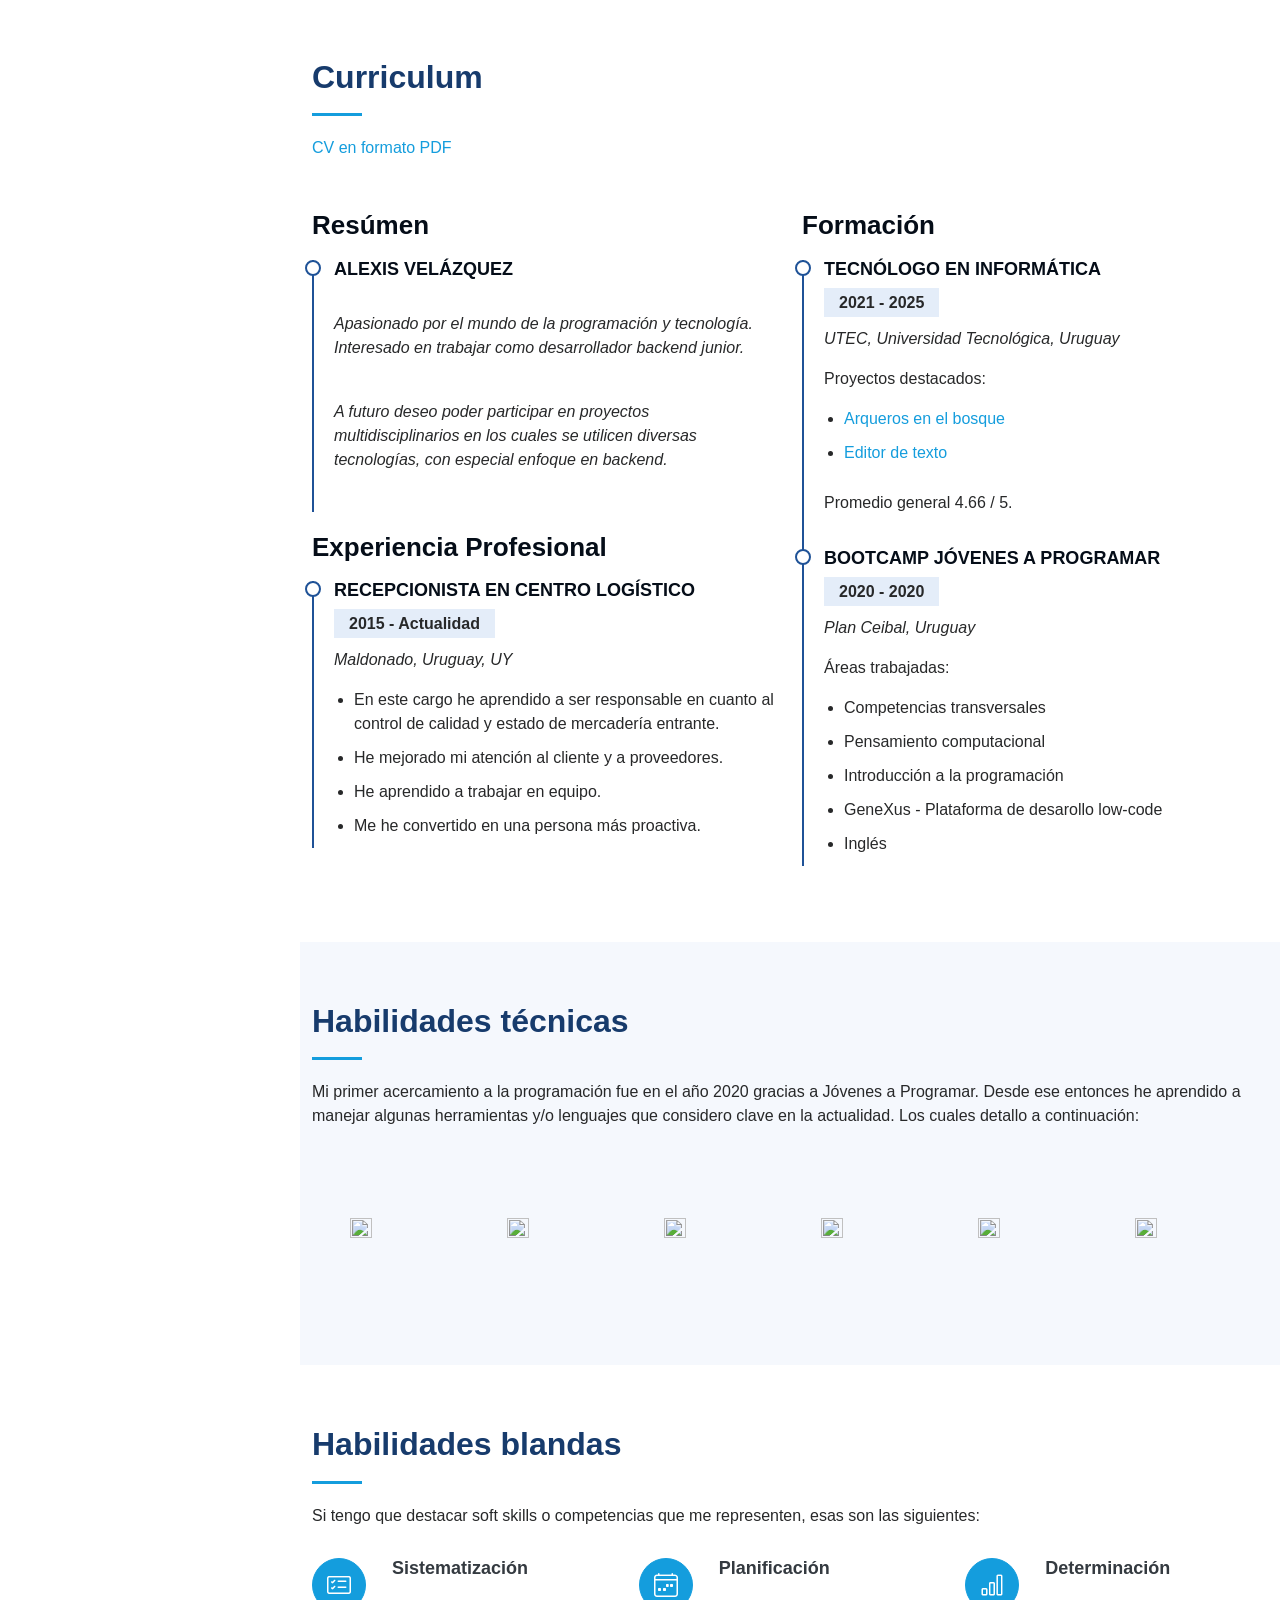
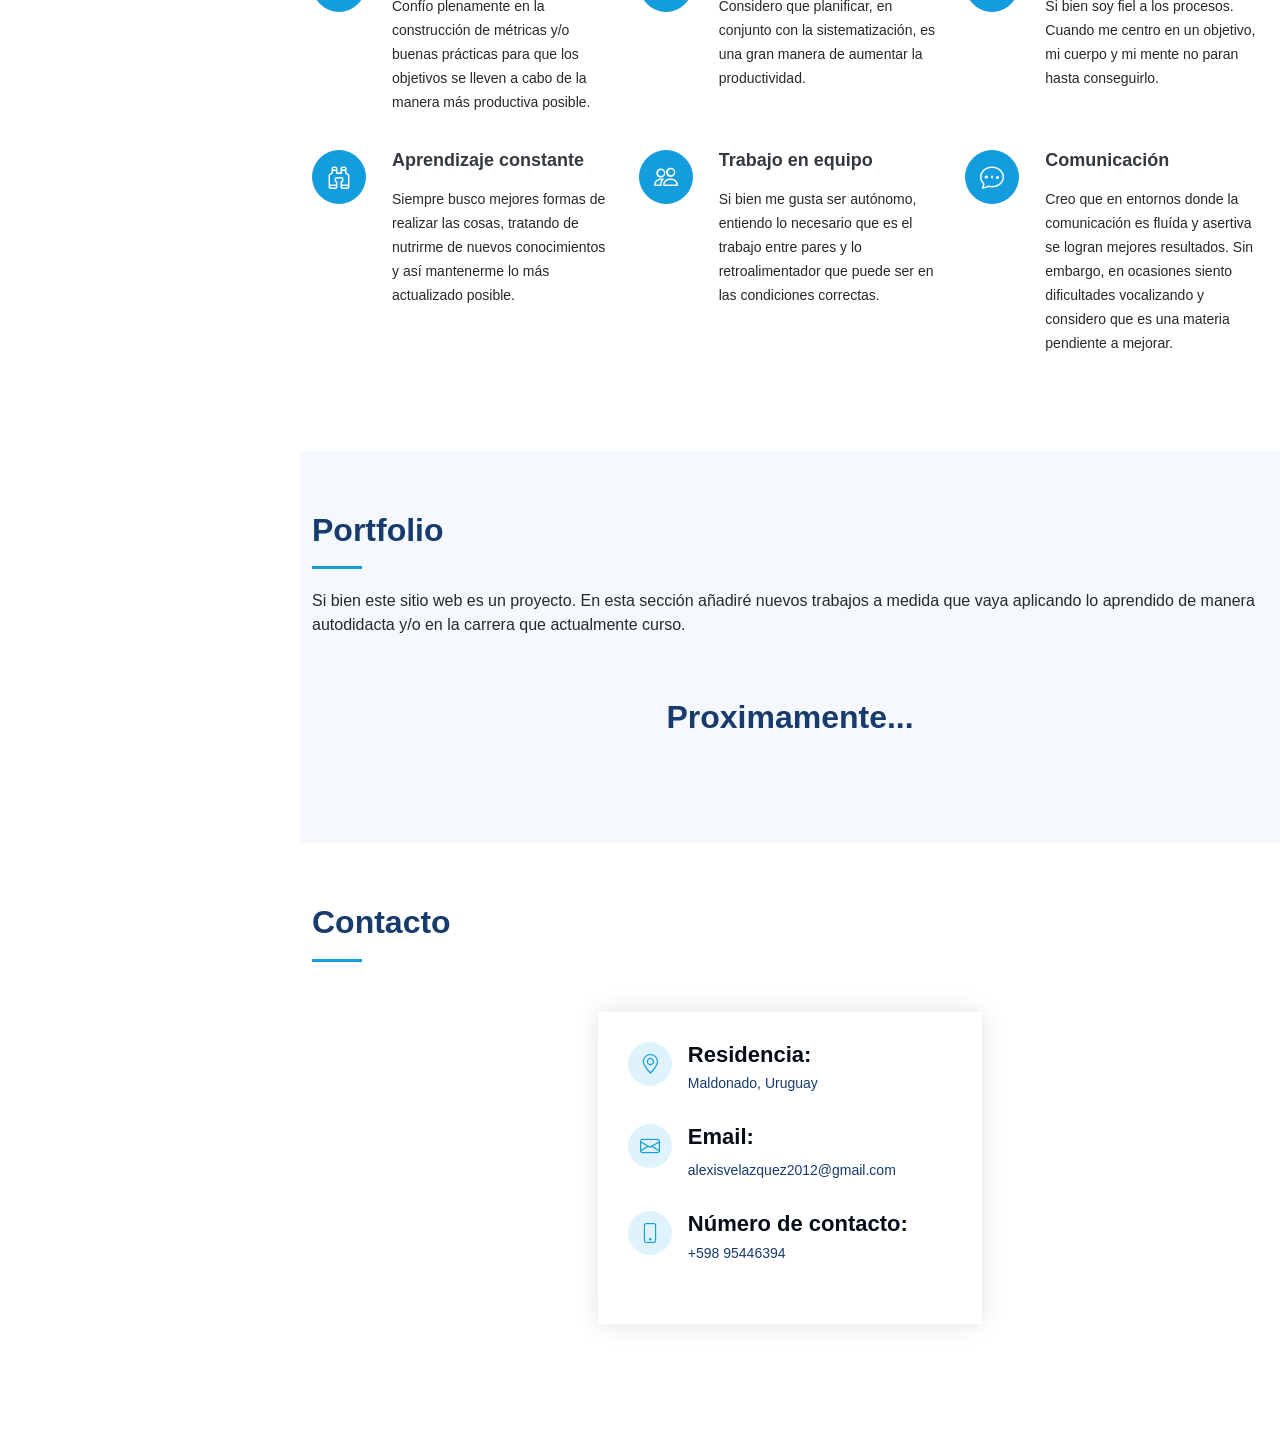
==== commit 545d52eb: "some updates, new pdf cv" ====
--- a/index.html
+++ b/index.html
@@ -152,14 +152,15 @@
               inteligencia emocional, entre otros.
             </p>
             <p>
-              En mi tiempo libre me gusta jugar al ajedrez, leer, vislumbrar
-              atarderecer épicos en la costa esteña de Uruguay, pasar tiempo con
-              mi pareja o amigos y mirar anime.
+              En mi tiempo libre me gusta hacer deportes, jugar al ajedrez, leer, vislumbrar
+              atardereceres épicos en la costa esteña de Uruguay, pasar tiempo con
+              mis amigos y mirar anime.
             </p>
             <br />
             <p>
-              En relación a lo laboral, me considero proactivo, determinado y
-              eficiente.
+              En relación a lo laboral, me considero proactivo, eficiente y perserverante.
+              Cuando me enfrento a un nuevo problema, lo divido en partes hasta encontrar 
+              su solución.
             </p>
           </div>
 
@@ -224,7 +225,7 @@
           <div class="section-title">
             <h2>Curriculum</h2>
             <p>
-              <a href="assets/cv/CV-AlexisVelázquez-BackendDev.pdf"
+              <a href="assets/cv/CV-AlexisVelazquez-Dev.pdf"
                 >CV en formato PDF</a
               >
             </p>
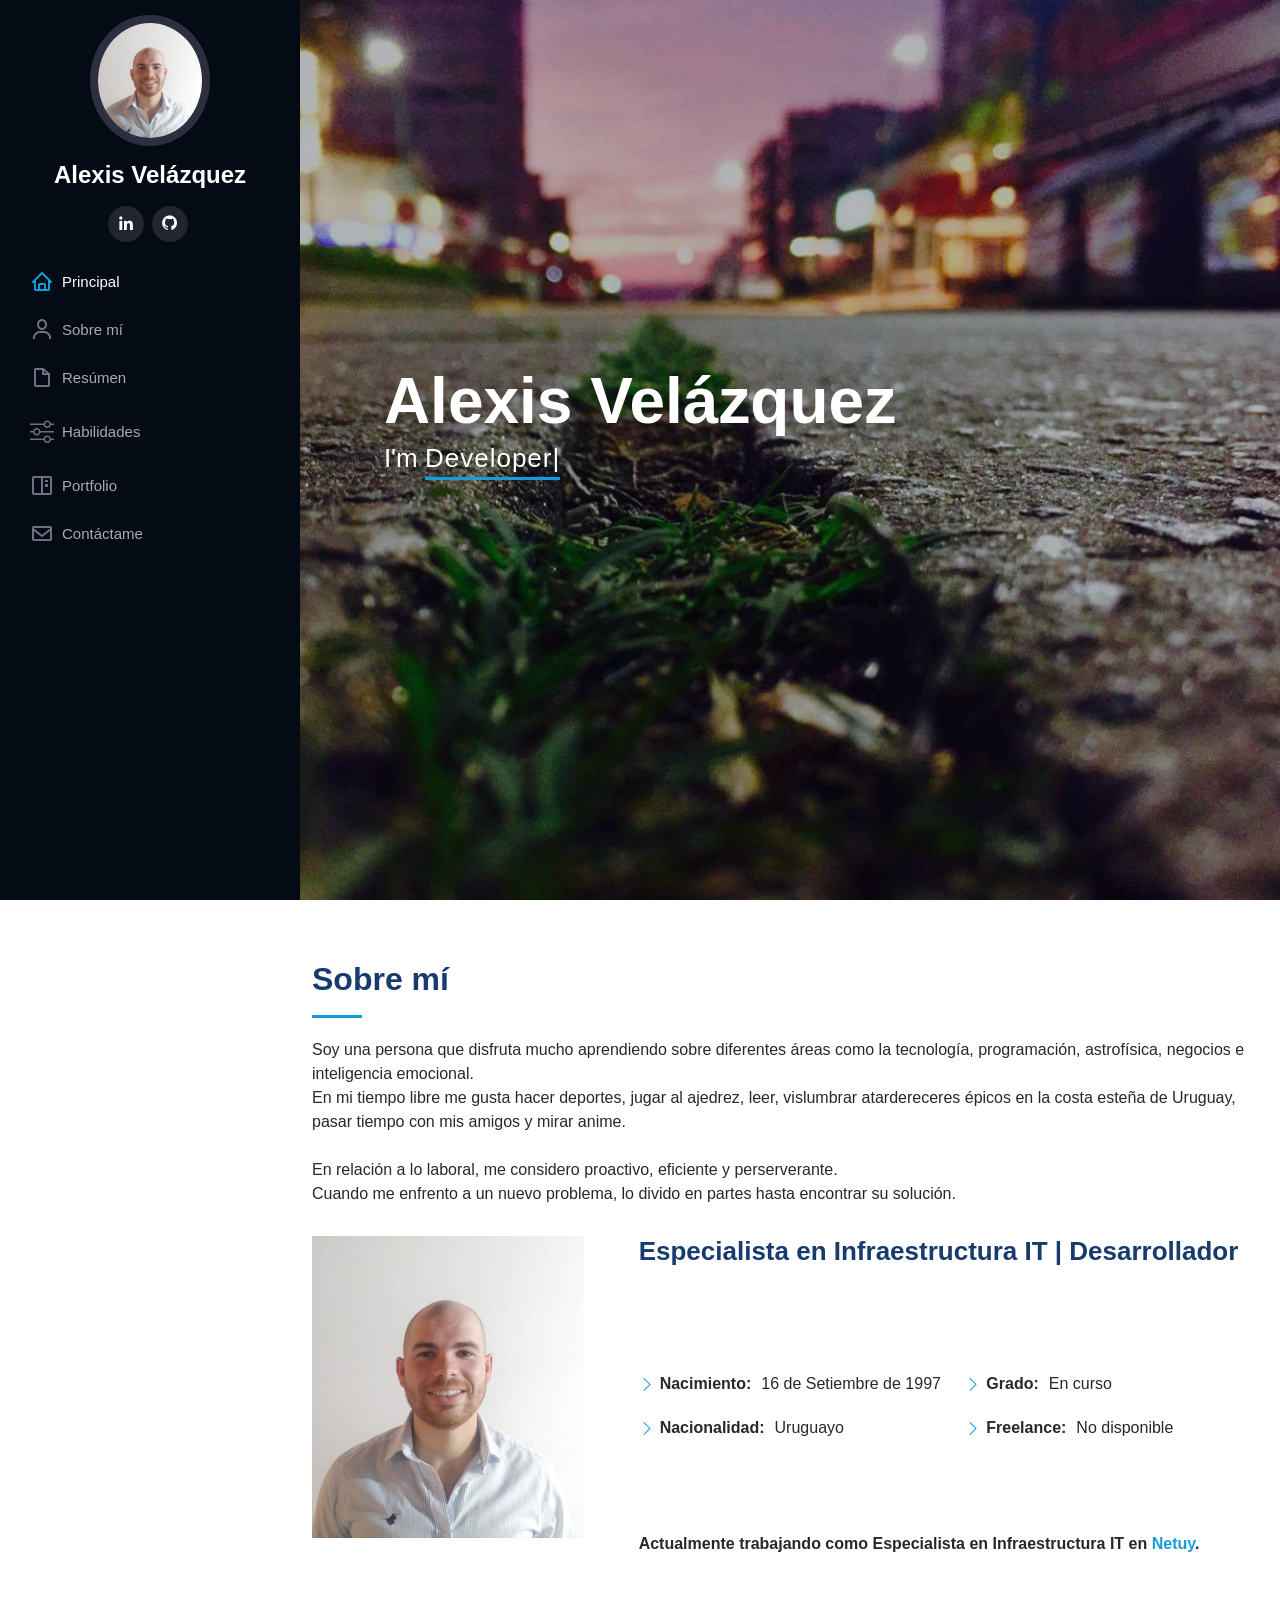
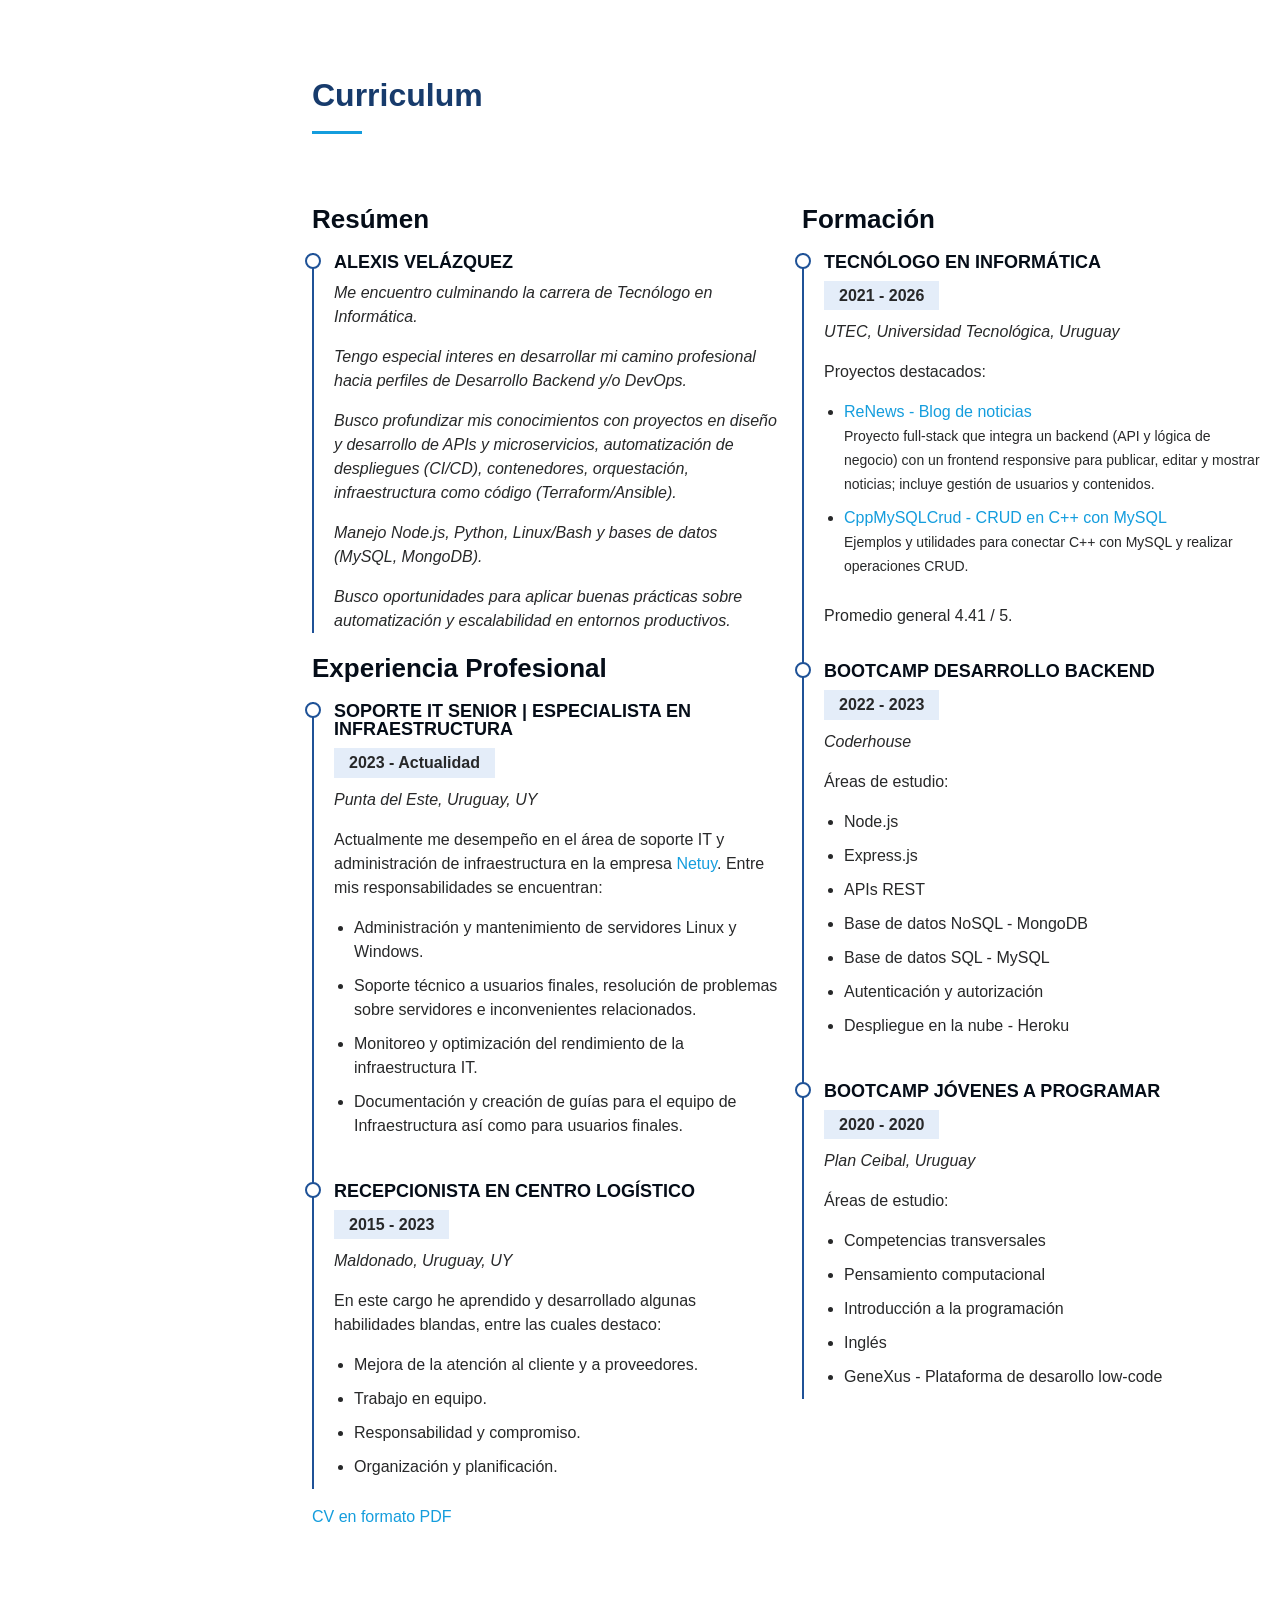
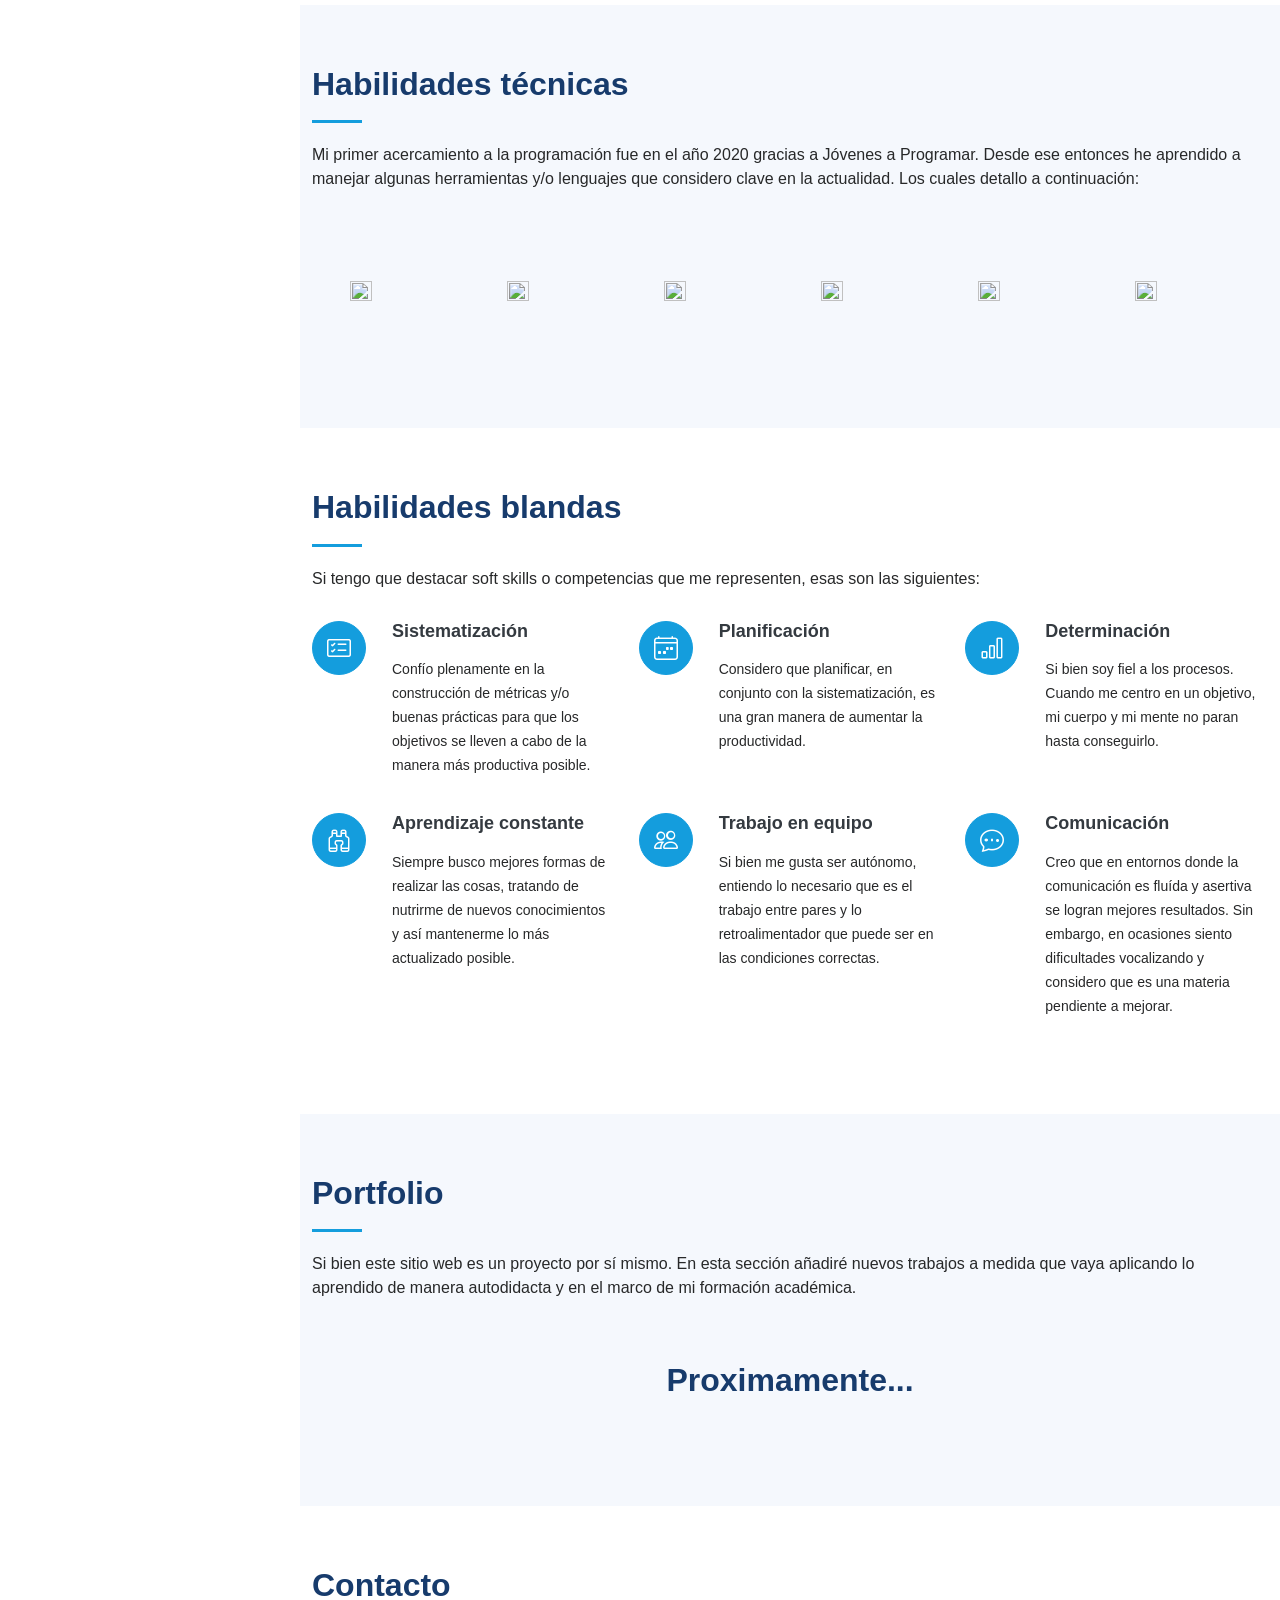
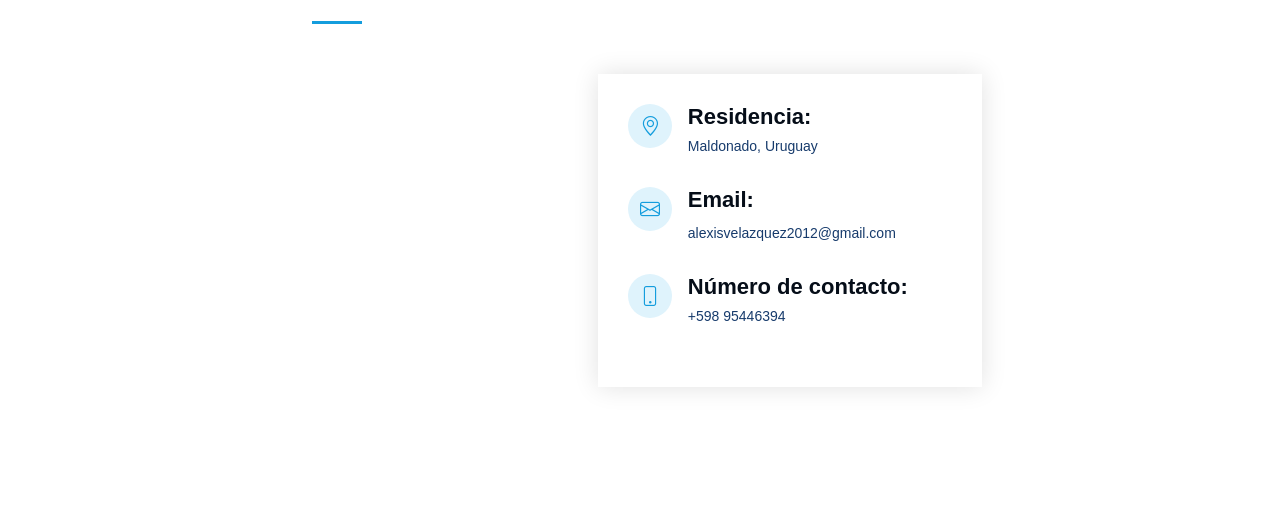
==== commit c962790e: "Update index.html - New courses and skills added - Job updated" ====
--- a/index.html
+++ b/index.html
@@ -133,7 +133,7 @@
           I'm
           <span
             class="typed"
-            data-typed-items="Backend Developer Junior, Self-taught"
+            data-typed-items="Developer, Self-taught"
           ></span>
         </p>
       </div>
@@ -148,8 +148,8 @@
             <h2>Sobre mí</h2>
             <p>
               Soy una persona que disfruta mucho aprendiendo sobre diferentes
-              áreas como la tecnología, programación, astrofísica, negocios,
-              inteligencia emocional, entre otros.
+              áreas como la tecnología, programación, astrofísica, negocios e
+              inteligencia emocional.
             </p>
             <p>
               En mi tiempo libre me gusta hacer deportes, jugar al ajedrez, leer, vislumbrar
@@ -159,9 +159,11 @@
             <br />
             <p>
               En relación a lo laboral, me considero proactivo, eficiente y perserverante.
+            </p>
+            <p>
               Cuando me enfrento a un nuevo problema, lo divido en partes hasta encontrar 
               su solución.
-            </p>
+            </p>  
           </div>
 
           <div class="row">
@@ -173,8 +175,8 @@
               />
             </div>
             <div class="col-lg-8 pt-4 pt-lg-0 content" data-aos="fade-left">
-              <h3>Desarrollador Backend Junior</h3>
-              <br />
+              <h3>Especialista en Infraestructura IT | Desarrollador</h3>
+              <br /><br /><br /><br />
               <div class="row">
                 <div class="col-lg-6">
                   <ul>
@@ -187,10 +189,6 @@
                       <i class="bi bi-chevron-right"></i>
                       <strong>Nacionalidad:</strong> <span>Uruguayo</span>
                     </li>
-                    <li>
-                      <i class="bi bi-chevron-right"></i>
-                      <strong>Edad:</strong> <span>24</span>
-                    </li>
                   </ul>
                 </div>
                 <div class="col-lg-6">
@@ -201,16 +199,18 @@
                     </li>
                     <li>
                       <i class="bi bi-chevron-right"></i>
-                      <strong>Freelance:</strong> <span>Disponible</span>
+                      <strong>Freelance:</strong> <span>No disponible</span>
                     </li>
                   </ul>
                 </div>
               </div>
-              <br /><br />
+              <br /><br /><br />
               <p>
                 <strong>
-                  Buscando activamente obtener mi primera experiencia en el
-                  mundo de las TI.</strong
+                  Actualmente trabajando como Especialista en Infraestructura IT en 
+                  <a href="https://www.netuy.net/"
+                >Netuy</a
+              >.</strong
                 >
               </p>
             </div>
@@ -224,50 +224,80 @@
         <div class="container">
           <div class="section-title">
             <h2>Curriculum</h2>
-            <p>
-              <a href="assets/cv/CV-AlexisVelazquez-Dev.pdf"
-                >CV en formato PDF</a
-              >
-            </p>
-          </div>
-
+          </div>
           <div class="row">
             <div class="col-lg-6" data-aos="fade-up">
               <h3 class="resume-title">Resúmen</h3>
               <div class="resume-item pb-0">
                 <h4>Alexis Velázquez</h4>
-                <br />
                 <p>
-                  <em
-                    >Apasionado por el mundo de la programación y tecnología.
-                    Interesado en trabajar como desarrollador backend
-                    junior.</em
-                  >
+                  <em> Me encuentro culminando la carrera de Tecnólogo en
+                  Informática.</em>
                 </p>
-                <br />
                 <p>
-                  <em
-                    >A futuro deseo poder participar en proyectos
-                    multidisciplinarios en los cuales se utilicen diversas
-                    tecnologías, con especial enfoque en backend.</em
-                  >
+                  <em> 
+                  Tengo especial interes en desarrollar mi camino profesional hacia perfiles de Desarrollo Backend y/o DevOps. 
+                  </em>
                 </p>
-                <br />
+                <p>
+                  <em>              
+                  Busco profundizar mis conocimientos con proyectos en diseño y desarrollo de APIs y microservicios, automatización de despliegues (CI/CD), contenedores, orquestación, infraestructura como código (Terraform/Ansible). 
+                  </em>
+                </p>
+                <p>
+                  <em>
+                    Manejo Node.js, Python, Linux/Bash y bases de datos (MySQL, MongoDB). 
+                  </em>
+                </p> 
+                <p>
+                  <em>
+                    Busco oportunidades para aplicar buenas prácticas sobre automatización y escalabilidad en entornos productivos.
+                  </em> 
+                </p>            
               </div>
 
               <h3 class="resume-title">Experiencia Profesional</h3>
               <div class="resume-item">
-                <h4>Recepcionista en Centro Logístico</h4>
-                <h5>2015 - Actualidad</h5>
-                <p><em>Maldonado, Uruguay, UY </em></p>
+                <h4>Soporte IT Senior | Especialista en Infraestructura</h4>
+                <h5>2023 - Actualidad</h5>
+                <p><em>Punta del Este, Uruguay, UY </em></p>
+                <p>
+                  Actualmente me desempeño en el área de soporte IT y
+                  administración de infraestructura en la empresa
+                  <a href="https://www.netuy.net/"
+                    >Netuy</a
+                  >. Entre mis responsabilidades se encuentran:
                 <ul>
                   <li>
-                    En este cargo he aprendido a ser responsable en cuanto al
-                    control de calidad y estado de mercadería entrante.
+                    Administración y mantenimiento de servidores Linux y Windows.
                   </li>
-                  <li>He mejorado mi atención al cliente y a proveedores.</li>
-                  <li>He aprendido a trabajar en equipo.</li>
-                  <li>Me he convertido en una persona más proactiva.</li>
+                  <li>
+                    Soporte técnico a usuarios finales, resolución de problemas
+                    sobre servidores e inconvenientes relacionados.
+                  </li>
+                  <li>
+                    Monitoreo y optimización del rendimiento de la infraestructura
+                    IT.
+                  </li>
+                  <li>
+                    Documentación y creación de guías para el equipo de Infraestructura así como para usuarios finales.
+                  </li>
+                </ul>
+              </div>
+              <div class="resume-item">
+                <h4>Recepcionista en Centro Logístico</h4>
+                <h5>2015 - 2023</h5>
+                <p><em>Maldonado, Uruguay, UY </em></p>
+                
+                <p>
+                  En este cargo he aprendido y desarrollado algunas habilidades blandas,
+                  entre las cuales destaco:
+                </p>
+                <ul>
+                  <li>Mejora de la atención al cliente y a proveedores.</li>
+                  <li>Trabajo en equipo.</li>
+                  <li>Responsabilidad y compromiso.</li>
+                  <li>Organización y planificación.</li>
                 </ul>
               </div>
             </div>
@@ -276,39 +306,64 @@
               <h3 class="resume-title">Formación</h3>
               <div class="resume-item">
                 <h4>Tecnólogo en Informática</h4>
-                <h5>2021 - 2025</h5>
+                <h5>2021 - 2026</h5>
                 <p><em>UTEC, Universidad Tecnológica, Uruguay</em></p>
                 <p>Proyectos destacados:</p>
                 <ul>
                   <li>
-                    <a href="https://github.com/AVelazquez97/ArquerosEnElBosque"
-                      >Arqueros en el bosque
-                    </a>
+                    <a href="https://github.com/ignfer/ReNews" target="_blank" rel="noopener noreferrer"
+                      >ReNews - Blog de noticias</a>
+                    <br />
+                    <small>
+                      Proyecto full‑stack que integra un backend (API y lógica de negocio) con un
+                      frontend responsive para publicar, editar y mostrar noticias; incluye
+                      gestión de usuarios y contenidos.
+                    </small>
                   </li>
                   <li>
-                    <a href="https://github.com/AVelazquez97/textEditor"
-                      >Editor de texto</a
+                    <a href="https://github.com/AVelazquez97/CppMySQLCrud" target="_blank" rel="noopener noreferrer"
+                      >CppMySQLCrud - CRUD en C++ con MySQL</a
                     >
+                    <br />
+                    <small>Ejemplos y utilidades para conectar C++ con MySQL y realizar operaciones CRUD.</small>
                   </li>
                 </ul>
 
-                <p>Promedio general 4.66 / 5.</p>
+                <p>Promedio general 4.41 / 5.</p>
+              </div>
+              <div class="resume-item">
+                <h4>Bootcamp Desarrollo Backend</h4>
+                <h5>2022 - 2023</h5>
+                <p><em>Coderhouse</em></p>
+                <p>Áreas de estudio:</p>
+                <ul>
+                  <li>Node.js</li>
+                  <li>Express.js</li>
+                  <li>APIs REST</li>
+                  <li>Base de datos NoSQL - MongoDB</li>
+                  <li>Base de datos SQL - MySQL</li>
+                  <li>Autenticación y autorización</li>
+                  <li>Despliegue en la nube - Heroku</li>
+                </ul>
               </div>
               <div class="resume-item">
                 <h4>Bootcamp Jóvenes a Programar</h4>
                 <h5>2020 - 2020</h5>
                 <p><em>Plan Ceibal, Uruguay</em></p>
-                <p>Áreas trabajadas:</p>
+                <p>Áreas de estudio:</p>
                 <ul>
                   <li>Competencias transversales</li>
                   <li>Pensamiento computacional</li>
                   <li>Introducción a la programación</li>
+                  <li>Inglés</li>
                   <li>GeneXus - Plataforma de desarollo low-code</li>
-                  <li>Inglés</li>
                 </ul>
               </div>
             </div>
           </div>
+          <p>
+            <a href="assets/cv/CV-AlexisVelazquez-Dev.pdf">CV en formato PDF</a>
+          </p>
         </div>
       </section>
       <!-- End Resume Section -->
@@ -346,17 +401,22 @@
                 </div>
                 <div class="slide">
                   <img
+                  src="https://cdn.jsdelivr.net/gh/devicons/devicon/icons/php/php-original.svg"
+                  />
+                </div>
+                <div class="slide">
+                  <img
+                  src="https://cdn.jsdelivr.net/gh/devicons/devicon@latest/icons/java/java-original-wordmark.svg" 
+                  />
+                </div>
+                <div class="slide">
+                  <img
                     src="https://cdn.jsdelivr.net/gh/devicons/devicon/icons/c/c-original.svg"
                   />
                 </div>
                 <div class="slide">
                   <img
                     src="https://cdn.jsdelivr.net/gh/devicons/devicon/icons/cplusplus/cplusplus-original.svg"
-                  />
-                </div>
-                <div class="slide">
-                  <img
-                    src="https://cdn.jsdelivr.net/gh/devicons/devicon/icons/php/php-original.svg"
                   />
                 </div>
                 <div class="slide">
@@ -497,9 +557,9 @@
           <div class="section-title">
             <h2>Portfolio</h2>
             <p>
-              Si bien este sitio web es un proyecto. En esta sección añadiré
+              Si bien este sitio web es un proyecto por sí mismo. En esta sección añadiré
               nuevos trabajos a medida que vaya aplicando lo aprendido de manera
-              autodidacta y/o en la carrera que actualmente curso.
+              autodidacta y en el marco de mi formación académica.
             </p>
           </div>
 
